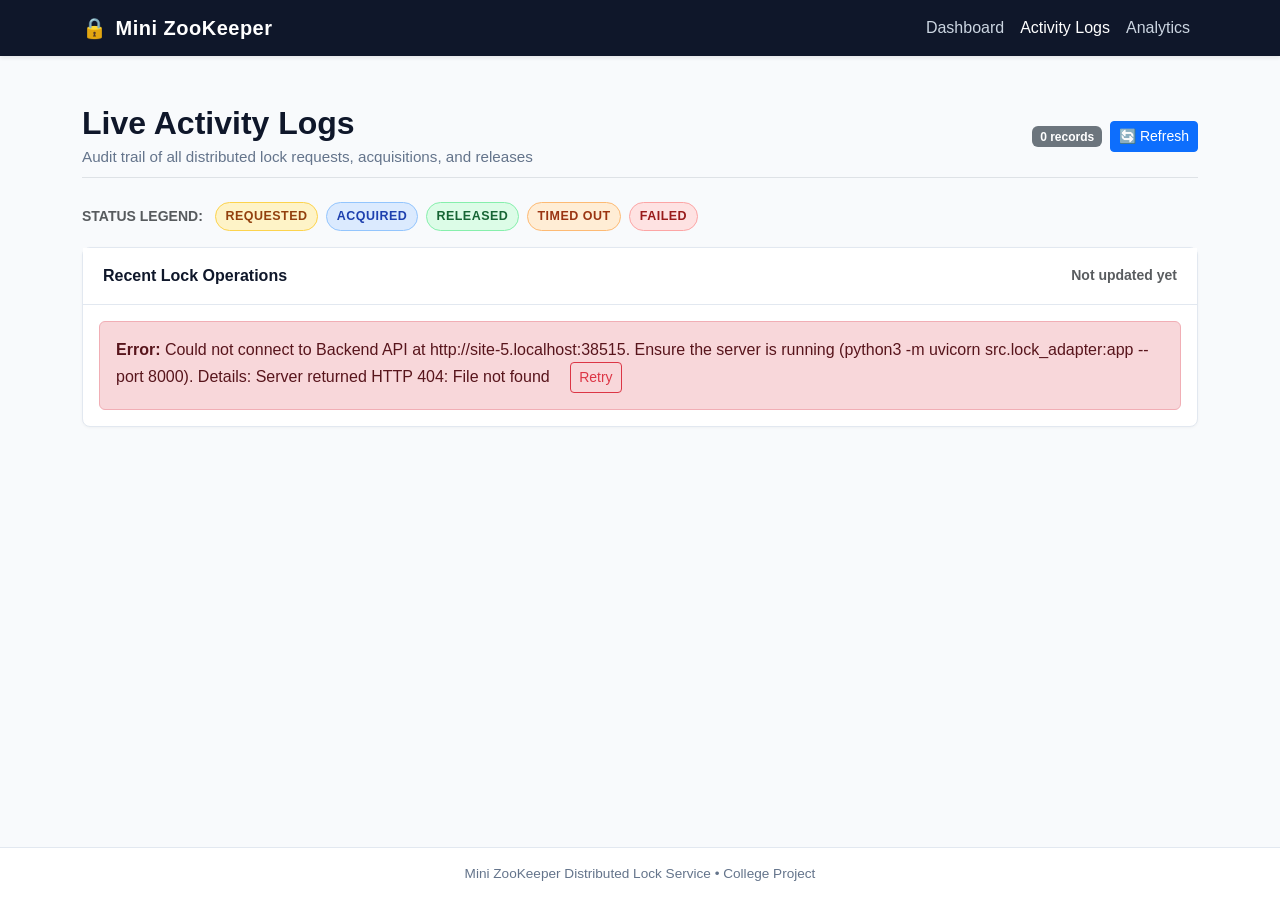
==== frontend/activity.html @ 25f70675 "feat(frontend-b): implement activity logs, analytics dashboard, and static mounting" ====
<!DOCTYPE html>
<html lang="en">
<head>
  <meta charset="UTF-8">
  <meta name="viewport" content="width=device-width, initial-scale=1.0">
  <title>Activity Logs - Mini ZooKeeper</title>
  <!-- Bootstrap 5 CSS via CDN for grid and basic layout -->
  <link rel="stylesheet" href="https://cdn.jsdelivr.net/npm/bootstrap@5.3.0/dist/css/bootstrap.min.css">
  <!-- Custom CSS -->
  <link rel="stylesheet" href="css/style.css">
</head>
<body>

  <!-- Top Navigation Bar (Shared with Frontend A) -->
  <nav class="navbar navbar-expand-lg navbar-dark">
    <div class="container">
      <a class="navbar-brand d-flex align-items-center" href="index.html">
        <span class="me-2">🔒</span> Mini ZooKeeper
      </a>
      <button class="navbar-toggler" type="button" data-bs-toggle="collapse" data-bs-target="#navContent">
        <span class="navbar-toggler-icon"></span>
      </button>
      <div class="collapse navbar-collapse" id="navContent">
        <ul class="navbar-nav ms-auto mb-2 mb-lg-0">
          <li class="nav-item">
            <a class="nav-link" href="index.html">Dashboard</a>
          </li>
          <li class="nav-item">
            <a class="nav-link active" aria-current="page" href="activity.html">Activity Logs</a>
          </li>
          <li class="nav-item">
            <a class="nav-link" href="analytics.html">Analytics</a>
          </li>
        </ul>
      </div>
    </div>
  </nav>

  <!-- Main Content Container -->
  <main class="container my-4">

    <!-- Page Header & Action Bar -->
    <div class="d-flex flex-wrap justify-content-between align-items-center page-header pb-2 border-bottom">
      <div>
        <h2 class="page-title">Live Activity Logs</h2>
        <p class="page-subtitle mb-0">Audit trail of all distributed lock requests, acquisitions, and releases</p>
      </div>
      <div class="mt-2 mt-md-0 d-flex align-items-center gap-2">
        <span class="badge bg-secondary" id="log-count-badge">0 records</span>
        <button class="btn btn-primary btn-sm d-flex align-items-center gap-1" id="btn-refresh">
          <span>🔄</span> Refresh
        </button>
      </div>
    </div>

    <!-- Status Filter Legend -->
    <div class="d-flex flex-wrap gap-2 my-3 align-items-center">
      <small class="text-muted fw-bold me-1">STATUS LEGEND:</small>
      <span class="status-badge badge-requested">Requested</span>
      <span class="status-badge badge-acquired">Acquired</span>
      <span class="status-badge badge-released">Released</span>
      <span class="status-badge badge-timed_out">Timed Out</span>
      <span class="status-badge badge-failed">Failed</span>
    </div>

    <!-- Activity Log Card -->
    <div class="custom-card">
      <div class="card-header-clean">
        <span>Recent Lock Operations</span>
        <small class="text-muted" id="last-updated-text">Not updated yet</small>
      </div>

      <!-- Loading State -->
      <div class="state-box" id="loading-state" style="display: none;">
        <div class="spinner-border text-primary" role="status"></div>
        <p class="mb-0">Loading activity records from server...</p>
      </div>

      <!-- Error State -->
      <div class="alert alert-danger m-3" id="error-state" style="display: none;">
        <strong>Error:</strong> <span id="error-message">Unable to load logs.</span>
        <button class="btn btn-sm btn-outline-danger ms-3" id="btn-retry">Retry</button>
      </div>

      <!-- Empty State -->
      <div class="state-box" id="empty-state" style="display: none;">
        <div class="fs-1 mb-2">📋</div>
        <h5>No Activity Records Found</h5>
        <p class="text-muted mb-0">Lock requests will appear here once clients start requesting locks.</p>
      </div>

      <!-- Data Table Container -->
      <div class="table-responsive" id="table-container">
        <table class="table table-hover mb-0 align-middle">
          <thead>
            <tr>
              <th>Request ID</th>
              <th>Client ID</th>
              <th>Resource Name</th>
              <th>Requested At</th>
              <th>Acquired At</th>
              <th>Released At</th>
              <th>Status</th>
              <th>Waiting Time</th>
              <th>Holding Time</th>
            </tr>
          </thead>
          <tbody id="activity-table-body">
            <!-- Dynamic rows will be inserted here by JavaScript -->
          </tbody>
        </table>
      </div>
    </div>

  </main>

  <!-- Footer -->
  <footer>
    <div class="container text-center">
      <p class="mb-0">Mini ZooKeeper Distributed Lock Service &bull; College Project</p>
    </div>
  </footer>

  <!-- Bootstrap 5 JS Bundle via CDN -->
  <script src="https://cdn.jsdelivr.net/npm/bootstrap@5.3.0/dist/js/bootstrap.bundle.min.js"></script>
  <!-- Activity Page JavaScript -->
  <script src="js/activity.js"></script>
</body>
</html>
---- frontend/css/style.css ----
/* ==========================================================================
   frontend/css/style.css
   Shared styling for Mini ZooKeeper - Activity Logs & Analytics Dashboard
   ========================================================================== */

/* Root color palette */
:root {
  --primary-color: #2563eb;
  --primary-dark: #1d4ed8;
  --bg-color: #f8fafc;
  --card-bg: #ffffff;
  --text-main: #0f172a;
  --text-muted: #64748b;
  --border-color: #e2e8f0;
}

body {
  background-color: var(--bg-color);
  color: var(--text-main);
  font-family: -apple-system, BlinkMacSystemFont, "Segoe UI", Roboto, "Helvetica Neue", Arial, sans-serif;
  min-height: 100vh;
  display: flex;
  flex-direction: column;
}

/* Navigation bar */
.navbar {
  background-color: #0f172a !important;
  box-shadow: 0 2px 4px rgba(0, 0, 0, 0.08);
}

.navbar-brand {
  font-weight: 700;
  letter-spacing: 0.5px;
  color: #ffffff !important;
}

.nav-link {
  color: #cbd5e1 !important;
  font-weight: 500;
  transition: color 0.2s ease;
}

.nav-link:hover,
.nav-link.active {
  color: #ffffff !important;
}

/* Page headers */
.page-header {
  margin-top: 1.5rem;
  margin-bottom: 1.5rem;
}

.page-title {
  font-weight: 700;
  color: #0f172a;
  margin-bottom: 0.25rem;
}

.page-subtitle {
  color: var(--text-muted);
  font-size: 0.95rem;
}

/* Cards */
.custom-card {
  background: var(--card-bg);
  border: 1px solid var(--border-color);
  border-radius: 8px;
  box-shadow: 0 1px 3px rgba(0, 0, 0, 0.04);
  margin-bottom: 1.5rem;
}

.card-header-clean {
  padding: 1rem 1.25rem;
  background-color: #ffffff;
  border-bottom: 1px solid var(--border-color);
  font-weight: 600;
  display: flex;
  justify-content: space-between;
  align-items: center;
}

/* Table styling */
.table-responsive {
  border-radius: 8px;
  overflow-x: auto;
}

.table th {
  background-color: #f1f5f9;
  color: #475569;
  font-size: 0.8rem;
  font-weight: 600;
  text-transform: uppercase;
  letter-spacing: 0.5px;
  border-bottom: 1px solid var(--border-color);
  white-space: nowrap;
}

.table td {
  vertical-align: middle;
  font-size: 0.9rem;
  color: #334155;
  white-space: nowrap;
}

.code-pill {
  font-family: ui-monospace, SFMono-Regular, Menlo, Monaco, Consolas, monospace;
  background-color: #f1f5f9;
  color: #0f172a;
  padding: 2px 6px;
  border-radius: 4px;
  font-size: 0.85rem;
  border: 1px solid #e2e8f0;
}

/* Status Badges */
.status-badge {
  display: inline-block;
  padding: 0.25rem 0.6rem;
  font-size: 0.78rem;
  font-weight: 700;
  border-radius: 9999px;
  text-transform: uppercase;
  letter-spacing: 0.5px;
  border: 1px solid transparent;
}

.badge-requested {
  background-color: #fef3c7;
  color: #92400e;
  border-color: #fcd34d;
}

.badge-acquired {
  background-color: #dbeafe;
  color: #1e40af;
  border-color: #93c5fd;
}

.badge-released {
  background-color: #dcfce7;
  color: #166534;
  border-color: #86efac;
}

.badge-timed_out,
.badge-timed-out {
  background-color: #ffedd5;
  color: #9a3412;
  border-color: #fdba74;
}

.badge-failed {
  background-color: #fee2e2;
  color: #991b1b;
  border-color: #fca5a5;
}

/* State banners (Loading, Error, Empty) */
.state-box {
  padding: 3rem 1.5rem;
  text-align: center;
  color: var(--text-muted);
}

.state-box i,
.state-box .spinner-border {
  margin-bottom: 0.75rem;
}

/* Metric KPI Cards (for Analytics page) */
.metric-card {
  background: #ffffff;
  border: 1px solid var(--border-color);
  border-radius: 8px;
  padding: 1.25rem;
  text-align: center;
  transition: transform 0.15s ease, box-shadow 0.15s ease;
}

.metric-card:hover {
  transform: translateY(-2px);
  box-shadow: 0 4px 6px -1px rgba(0, 0, 0, 0.08);
}

.metric-value {
  font-size: 1.85rem;
  font-weight: 700;
  color: #0f172a;
  margin-top: 0.25rem;
  margin-bottom: 0.25rem;
}

.metric-label {
  font-size: 0.8rem;
  text-transform: uppercase;
  color: #64748b;
  font-weight: 600;
  letter-spacing: 0.5px;
}

/* Footer */
footer {
  margin-top: auto;
  background-color: #ffffff;
  border-top: 1px solid var(--border-color);
  padding: 1rem 0;
  color: var(--text-muted);
  font-size: 0.85rem;
  text-align: center;
}
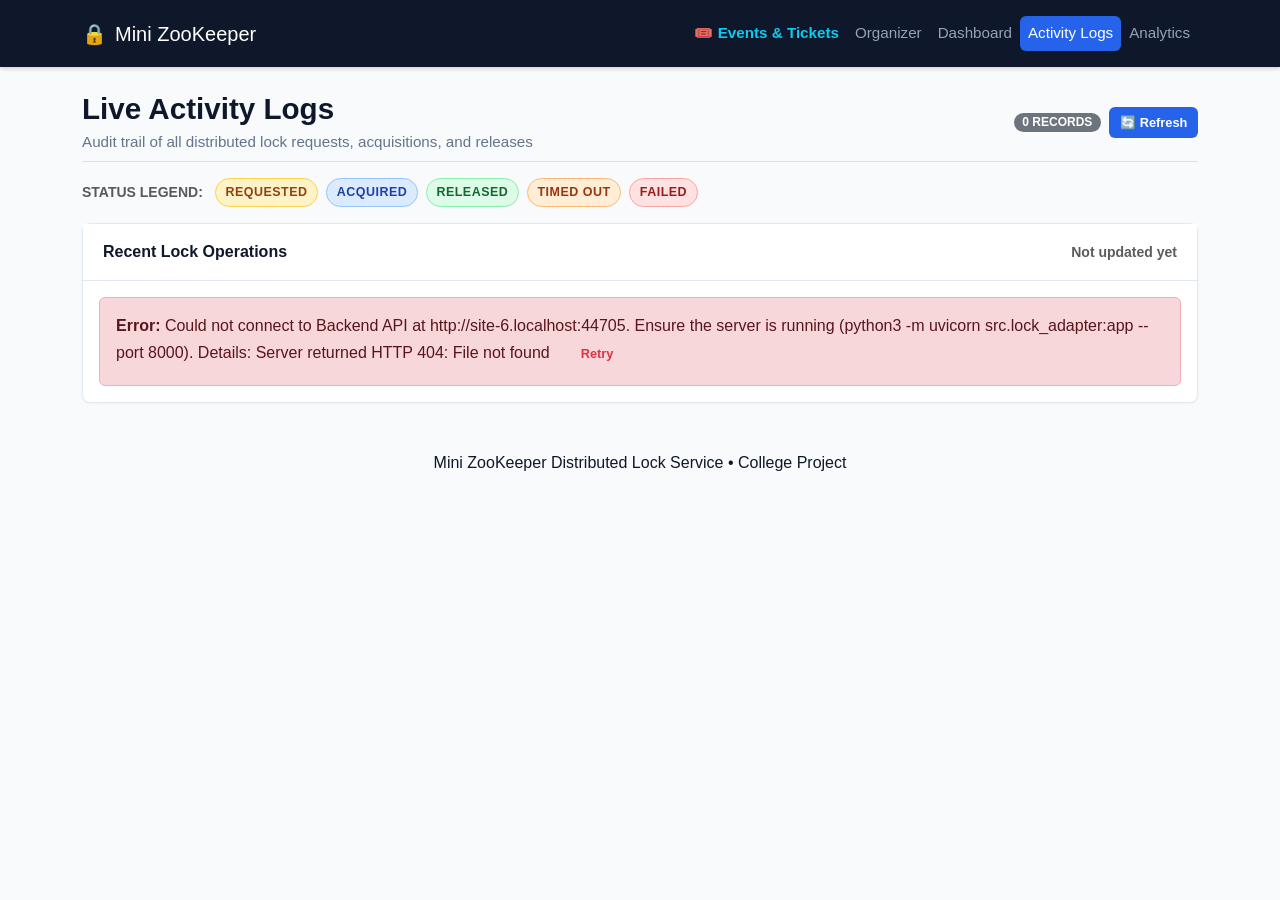
==== commit 58f8219a: "feat: implement event ticket booking platform with Mini ZooKeeper locking engine (Phases 1-9)" ====
--- a/frontend/activity.html
+++ b/frontend/activity.html
@@ -22,6 +22,12 @@
       </button>
       <div class="collapse navbar-collapse" id="navContent">
         <ul class="navbar-nav ms-auto mb-2 mb-lg-0">
+          <li class="nav-item">
+            <a class="nav-link text-info fw-bold" href="events.html">🎟️ Events & Tickets</a>
+          </li>
+          <li class="nav-item">
+            <a class="nav-link" href="organizer.html">Organizer</a>
+          </li>
           <li class="nav-item">
             <a class="nav-link" href="index.html">Dashboard</a>
           </li>
--- a/frontend/css/style.css
+++ b/frontend/css/style.css
@@ -1,60 +1,149 @@
 /* ==========================================================================
    frontend/css/style.css
-   Shared styling for Mini ZooKeeper - Activity Logs & Analytics Dashboard
+   Clean, modern styling for Mini ZooKeeper (Shared between Frontend A & B).
    ========================================================================== */
 
-/* Root color palette */
+/* --------------------------------------------------------------------------
+   1. CSS Reset & Global Variables
+   -------------------------------------------------------------------------- */
 :root {
-  --primary-color: #2563eb;
-  --primary-dark: #1d4ed8;
-  --bg-color: #f8fafc;
+  --primary-color: #2563eb;       /* Royal Blue */
+  --primary-hover: #1d4ed8;
+  --secondary-color: #475569;     /* Slate */
+  --secondary-hover: #334155;
+  --bg-color: #f8fafc;            /* Light off-white */
   --card-bg: #ffffff;
-  --text-main: #0f172a;
-  --text-muted: #64748b;
-  --border-color: #e2e8f0;
+  --text-dark: #0f172a;           /* Dark Slate */
+  --text-muted: #64748b;          /* Soft Gray */
+  --border-color: #e2e8f0;        /* Subtle Border */
+  --success-color: #16a34a;       /* Green */
+  --danger-color: #dc2626;        /* Red */
+  --warning-color: #d97706;       /* Amber */
+  --info-color: #0284c7;          /* Sky Blue */
+  --font-family: -apple-system, BlinkMacSystemFont, "Segoe UI", Roboto, Helvetica, Arial, sans-serif;
+  --border-radius: 8px;
+  --box-shadow: 0 1px 3px 0 rgba(0, 0, 0, 0.1), 0 1px 2px -1px rgba(0, 0, 0, 0.1);
+  --box-shadow-hover: 0 4px 6px -1px rgba(0, 0, 0, 0.1), 0 2px 4px -2px rgba(0, 0, 0, 0.1);
+}
+
+* {
+  box-sizing: border-box;
+  margin: 0;
+  padding: 0;
 }
 
 body {
+  font-family: var(--font-family);
   background-color: var(--bg-color);
-  color: var(--text-main);
-  font-family: -apple-system, BlinkMacSystemFont, "Segoe UI", Roboto, "Helvetica Neue", Arial, sans-serif;
+  color: var(--text-dark);
+  line-height: 1.5;
   min-height: 100vh;
   display: flex;
   flex-direction: column;
 }
 
-/* Navigation bar */
+/* --------------------------------------------------------------------------
+   2. Top Navigation Bar
+   -------------------------------------------------------------------------- */
 .navbar {
-  background-color: #0f172a !important;
-  box-shadow: 0 2px 4px rgba(0, 0, 0, 0.08);
-}
-
-.navbar-brand {
+  background-color: #0f172a;
+  color: #ffffff;
+  padding: 0.85rem 1.5rem;
+  box-shadow: 0 2px 4px rgba(0, 0, 0, 0.15);
+}
+
+.nav-container {
+  max-width: 1200px;
+  margin: 0 auto;
+  display: flex;
+  align-items: center;
+  justify-content: space-between;
+  flex-wrap: wrap;
+  gap: 1rem;
+}
+
+.nav-brand {
+  display: flex;
+  align-items: center;
+  gap: 0.5rem;
+  font-size: 1.25rem;
   font-weight: 700;
-  letter-spacing: 0.5px;
-  color: #ffffff !important;
+  letter-spacing: -0.025em;
+}
+
+.brand-icon {
+  font-size: 1.4rem;
+}
+
+.nav-links {
+  display: flex;
+  gap: 0.75rem;
 }
 
 .nav-link {
-  color: #cbd5e1 !important;
+  color: #94a3b8;
+  text-decoration: none;
+  font-size: 0.95rem;
   font-weight: 500;
-  transition: color 0.2s ease;
-}
-
-.nav-link:hover,
+  padding: 0.4rem 0.8rem;
+  border-radius: 6px;
+  transition: all 0.2s ease;
+}
+
+.nav-link:hover {
+  color: #ffffff;
+  background-color: rgba(255, 255, 255, 0.1);
+}
+
 .nav-link.active {
-  color: #ffffff !important;
-}
-
-/* Page headers */
-.page-header {
-  margin-top: 1.5rem;
+  color: #ffffff;
+  background-color: var(--primary-color);
+}
+
+.nav-status {
+  display: flex;
+  align-items: center;
+  gap: 0.5rem;
+  font-size: 0.85rem;
+  font-weight: 500;
+  color: #cbd5e1;
+}
+
+.status-dot {
+  width: 10px;
+  height: 10px;
+  border-radius: 50%;
+  display: inline-block;
+}
+
+.status-dot.connected {
+  background-color: var(--success-color);
+  box-shadow: 0 0 6px var(--success-color);
+}
+
+.status-dot.offline {
+  background-color: var(--danger-color);
+}
+
+/* --------------------------------------------------------------------------
+   3. Main Container & Dashboard Header
+   -------------------------------------------------------------------------- */
+.main-container {
+  max-width: 1200px;
+  width: 100%;
+  margin: 1.5rem auto;
+  padding: 0 1rem;
+  flex: 1;
+}
+
+.dashboard-header {
   margin-bottom: 1.5rem;
 }
 
 .page-title {
+  font-size: 1.85rem;
   font-weight: 700;
-  color: #0f172a;
+  color: var(--text-dark);
   margin-bottom: 0.25rem;
 }
 
@@ -63,58 +152,441 @@
   font-size: 0.95rem;
 }
 
-/* Cards */
-.custom-card {
-  background: var(--card-bg);
+/* --------------------------------------------------------------------------
+   4. Alert / Notification Banner
+   -------------------------------------------------------------------------- */
+.alert-banner {
+  display: flex;
+  align-items: center;
+  justify-content: space-between;
+  padding: 0.85rem 1.25rem;
+  border-radius: var(--border-radius);
+  margin-bottom: 1.5rem;
+  font-size: 0.95rem;
+  border: 1px solid transparent;
+  transition: opacity 0.3s ease;
+}
+
+.alert-banner.hidden {
+  display: none;
+}
+
+.alert-banner.alert-success {
+  background-color: #ecfdf5;
+  color: #065f46;
+  border-color: #a7f3d0;
+}
+
+.alert-banner.alert-danger {
+  background-color: #fef2f2;
+  color: #991b1b;
+  border-color: #fecaca;
+}
+
+.alert-banner.alert-warning {
+  background-color: #fffbeb;
+  color: #92400e;
+  border-color: #fde68a;
+}
+
+.alert-banner.alert-info {
+  background-color: #f0f9ff;
+  color: #075985;
+  border-color: #bae6fd;
+}
+
+.alert-close-btn {
+  background: none;
+  border: none;
+  font-size: 1.25rem;
+  line-height: 1;
+  color: inherit;
+  cursor: pointer;
+  padding: 0 0.25rem;
+}
+
+/* --------------------------------------------------------------------------
+   5. Stats KPI Grid
+   -------------------------------------------------------------------------- */
+.stats-grid {
+  display: grid;
+  grid-template-columns: repeat(auto-fit, minmax(260px, 1fr));
+  gap: 1rem;
+  margin-bottom: 1.5rem;
+}
+
+.stat-card {
+  background-color: var(--card-bg);
   border: 1px solid var(--border-color);
-  border-radius: 8px;
-  box-shadow: 0 1px 3px rgba(0, 0, 0, 0.04);
-  margin-bottom: 1.5rem;
-}
-
-.card-header-clean {
-  padding: 1rem 1.25rem;
-  background-color: #ffffff;
-  border-bottom: 1px solid var(--border-color);
-  font-weight: 600;
-  display: flex;
-  justify-content: space-between;
-  align-items: center;
-}
-
-/* Table styling */
-.table-responsive {
-  border-radius: 8px;
-  overflow-x: auto;
-}
-
-.table th {
-  background-color: #f1f5f9;
-  color: #475569;
-  font-size: 0.8rem;
+  border-radius: var(--border-radius);
+  padding: 1.25rem;
+  box-shadow: var(--box-shadow);
+  transition: transform 0.2s ease, box-shadow 0.2s ease;
+}
+
+.stat-card:hover {
+  transform: translateY(-2px);
+  box-shadow: var(--box-shadow-hover);
+}
+
+.stat-label {
+  font-size: 0.85rem;
   font-weight: 600;
   text-transform: uppercase;
-  letter-spacing: 0.5px;
+  letter-spacing: 0.05em;
+  color: var(--text-muted);
+  margin-bottom: 0.5rem;
+}
+
+.stat-value {
+  font-size: 2rem;
+  font-weight: 700;
+  color: var(--text-dark);
+  line-height: 1.1;
+  margin-bottom: 0.25rem;
+}
+
+.stat-desc {
+  font-size: 0.8rem;
+  color: var(--text-muted);
+}
+
+.text-success {
+  color: var(--success-color);
+}
+
+/* --------------------------------------------------------------------------
+   6. Cards & Containers
+   -------------------------------------------------------------------------- */
+.upload-card {
+  border-left: 4px solid var(--info-color);
+}
+
+.workspace-card {
+  border-left: 4px solid var(--primary-color);
+}
+
+.management-grid {
+  display: grid;
+  grid-template-columns: 1fr 1fr;
+  gap: 1.5rem;
+  margin-bottom: 1.5rem;
+}
+
+@media (max-width: 860px) {
+  .management-grid {
+    grid-template-columns: 1fr;
+  }
+}
+
+.card {
+  background-color: var(--card-bg);
+  border: 1px solid var(--border-color);
+  border-radius: var(--border-radius);
+  padding: 1.25rem;
+  box-shadow: var(--box-shadow);
+  margin-bottom: 1.5rem;
+}
+
+/* Form Styles */
+.form-group {
+  margin-bottom: 1rem;
+}
+
+.form-label {
+  display: block;
+  font-size: 0.85rem;
+  font-weight: 600;
+  color: var(--text-dark);
+  margin-bottom: 0.35rem;
+}
+
+.form-hint {
+  display: block;
+  font-size: 0.75rem;
+  color: var(--text-muted);
+  margin-top: 0.25rem;
+}
+
+.btn-block {
+  width: 100%;
+  padding: 0.75rem;
+  font-size: 0.95rem;
+  margin-top: 0.5rem;
+}
+
+.btn-danger {
+  background-color: var(--danger-color);
+  color: #ffffff;
+}
+
+.btn-danger:hover {
+  background-color: #b91c1c;
+}
+
+.btn:disabled {
+  opacity: 0.6;
+  cursor: not-allowed;
+}
+
+.card-header-flex {
+  display: flex;
+  align-items: center;
+  justify-content: space-between;
+  margin-bottom: 1rem;
+  padding-bottom: 0.5rem;
   border-bottom: 1px solid var(--border-color);
-  white-space: nowrap;
-}
-
-.table td {
-  vertical-align: middle;
+}
+
+.card-title {
+  font-size: 1.15rem;
+  font-weight: 600;
+  color: var(--text-dark);
+}
+
+.card-subtitle {
+  font-size: 0.85rem;
+  color: var(--text-muted);
+  margin-top: 0.25rem;
+  margin-bottom: 1rem;
+}
+
+/* Inspector Form */
+.inspector-form {
+  display: flex;
+  gap: 0.75rem;
+  flex-wrap: wrap;
+}
+
+.form-input {
+  flex: 1;
+  min-width: 240px;
+  padding: 0.6rem 0.85rem;
+  border: 1px solid var(--border-color);
+  border-radius: 6px;
+  font-size: 0.95rem;
+  color: var(--text-dark);
+  outline: none;
+  transition: border-color 0.2s ease, box-shadow 0.2s ease;
+}
+
+.form-input:focus {
+  border-color: var(--primary-color);
+  box-shadow: 0 0 0 3px rgba(37, 99, 235, 0.15);
+}
+
+.inspector-result {
+  margin-top: 1rem;
+  padding: 0.85rem 1rem;
+  background-color: #f1f5f9;
+  border-radius: 6px;
+  display: flex;
+  gap: 1.5rem;
+  flex-wrap: wrap;
   font-size: 0.9rem;
-  color: #334155;
-  white-space: nowrap;
-}
-
-.code-pill {
-  font-family: ui-monospace, SFMono-Regular, Menlo, Monaco, Consolas, monospace;
+}
+
+.inspector-result.hidden {
+  display: none;
+}
+
+.result-row {
+  display: flex;
+  align-items: center;
+  gap: 0.5rem;
+}
+
+.result-label {
+  font-weight: 600;
+  color: var(--text-muted);
+}
+
+.result-val {
+  font-weight: 600;
+  color: var(--text-dark);
+}
+
+/* --------------------------------------------------------------------------
+   7. Two-Column Dashboard Layout
+   -------------------------------------------------------------------------- */
+.dashboard-columns {
+  display: grid;
+  grid-template-columns: 2fr 1.2fr;
+  gap: 1.5rem;
+}
+
+@media (max-width: 860px) {
+  .dashboard-columns {
+    grid-template-columns: 1fr;
+  }
+}
+
+/* --------------------------------------------------------------------------
+   8. Tables
+   -------------------------------------------------------------------------- */
+.table-responsive {
+  overflow-x: auto;
+}
+
+.locks-table {
+  width: 100%;
+  border-collapse: collapse;
+  font-size: 0.9rem;
+  text-align: left;
+}
+
+.locks-table th {
+  background-color: #f8fafc;
+  color: var(--text-muted);
+  font-weight: 600;
+  text-transform: uppercase;
+  font-size: 0.75rem;
+  letter-spacing: 0.05em;
+  padding: 0.75rem 0.85rem;
+  border-bottom: 1px solid var(--border-color);
+}
+
+.locks-table td {
+  padding: 0.75rem 0.85rem;
+  border-bottom: 1px solid var(--border-color);
+  color: var(--text-dark);
+}
+
+.locks-table tr:hover {
+  background-color: #f8fafc;
+}
+
+.empty-row td {
+  text-align: center;
+  color: var(--text-muted);
+  padding: 1.5rem 0;
+  font-style: italic;
+}
+
+/* --------------------------------------------------------------------------
+   9. Activity List
+   -------------------------------------------------------------------------- */
+.activity-list {
+  list-style: none;
+  display: flex;
+  flex-direction: column;
+  gap: 0.65rem;
+  max-height: 280px;
+  overflow-y: auto;
+}
+
+.activity-item {
+  display: flex;
+  align-items: center;
+  gap: 0.65rem;
+  font-size: 0.85rem;
+  padding: 0.4rem 0.5rem;
+  border-radius: 4px;
+  background-color: #f8fafc;
+}
+
+.activity-text {
+  color: var(--text-dark);
+  flex: 1;
+  word-break: break-all;
+}
+
+/* --------------------------------------------------------------------------
+   10. Badges & Buttons
+   -------------------------------------------------------------------------- */
+.badge {
+  display: inline-block;
+  padding: 0.2rem 0.55rem;
+  font-size: 0.75rem;
+  font-weight: 600;
+  border-radius: 9999px;
+  text-transform: uppercase;
+}
+
+.badge-free {
+  background-color: #dcfce7;
+  color: #15803d;
+}
+
+.badge-locked {
+  background-color: #fee2e2;
+  color: #b91c1c;
+}
+
+.badge-info {
+  background-color: #e0f2fe;
+  color: #0369a1;
+}
+
+.badge-neutral {
+  background-color: #e2e8f0;
+  color: #475569;
+}
+
+.btn {
+  display: inline-flex;
+  align-items: center;
+  justify-content: center;
+  padding: 0.55rem 1rem;
+  font-size: 0.9rem;
+  font-weight: 600;
+  border-radius: 6px;
+  border: 1px solid transparent;
+  cursor: pointer;
+  transition: all 0.2s ease;
+  text-decoration: none;
+}
+
+.btn-primary {
+  background-color: var(--primary-color);
+  color: #ffffff;
+}
+
+.btn-primary:hover {
+  background-color: var(--primary-hover);
+}
+
+.btn-secondary {
+  background-color: var(--secondary-color);
+  color: #ffffff;
+}
+
+.btn-secondary:hover {
+  background-color: var(--secondary-hover);
+}
+
+.btn-outline {
+  background-color: transparent;
+  border-color: var(--border-color);
+  color: var(--text-dark);
+}
+
+.btn-outline:hover {
   background-color: #f1f5f9;
-  color: #0f172a;
-  padding: 2px 6px;
-  border-radius: 4px;
+}
+
+.btn-sm {
+  padding: 0.3rem 0.6rem;
+  font-size: 0.8rem;
+}
+
+/* --------------------------------------------------------------------------
+   11. Footer
+   -------------------------------------------------------------------------- */
+.footer {
+  background-color: #ffffff;
+  border-top: 1px solid var(--border-color);
+  padding: 1.25rem 1rem;
+  margin-top: auto;
+  text-align: center;
   font-size: 0.85rem;
-  border: 1px solid #e2e8f0;
-}
+  color: var(--text-muted);
+}
+
+
+/* ==========================================================================
+   Frontend B: Activity Logs & Analytics Specific Styling
+   ========================================================================== */
 
 /* Status Badges */
 .status-badge {
@@ -159,22 +631,40 @@
   border-color: #fca5a5;
 }
 
-/* State banners (Loading, Error, Empty) */
-.state-box {
-  padding: 3rem 1.5rem;
-  text-align: center;
-  color: var(--text-muted);
-}
-
-.state-box i,
-.state-box .spinner-border {
-  margin-bottom: 0.75rem;
+/* Code Pills */
+.code-pill {
+  font-family: ui-monospace, SFMono-Regular, Menlo, Monaco, Consolas, monospace;
+  background-color: #f1f5f9;
+  color: #0f172a;
+  padding: 2px 6px;
+  border-radius: 4px;
+  font-size: 0.85rem;
+  border: 1px solid #e2e8f0;
+}
+
+/* Custom Cards */
+.custom-card {
+  background: #ffffff;
+  border: 1px solid #e2e8f0;
+  border-radius: 8px;
+  box-shadow: 0 1px 3px rgba(0, 0, 0, 0.04);
+  margin-bottom: 1.5rem;
+}
+
+.card-header-clean {
+  padding: 1rem 1.25rem;
+  background-color: #ffffff;
+  border-bottom: 1px solid #e2e8f0;
+  font-weight: 600;
+  display: flex;
+  justify-content: space-between;
+  align-items: center;
 }
 
 /* Metric KPI Cards (for Analytics page) */
 .metric-card {
   background: #ffffff;
-  border: 1px solid var(--border-color);
+  border: 1px solid #e2e8f0;
   border-radius: 8px;
   padding: 1.25rem;
   text-align: center;
@@ -202,13 +692,296 @@
   letter-spacing: 0.5px;
 }
 
-/* Footer */
-footer {
+/* State Banners */
+.state-box {
+  padding: 3rem 1.5rem;
+  text-align: center;
+  color: #64748b;
+}
+
+.state-box i,
+.state-box .spinner-border {
+  margin-bottom: 0.75rem;
+}
+
+/* ==========================================================================
+   8. Event Ticket Booking & Seat Layout Styling (Phases 7 & 8)
+   ========================================================================== */
+
+/* Event Catalog Grid */
+.events-grid {
+  display: grid;
+  grid-template-columns: repeat(auto-fill, minmax(280px, 1fr));
+  gap: 1.5rem;
+  margin-top: 1.5rem;
+}
+
+.event-card {
+  background: #ffffff;
+  border: 1px solid var(--border-color);
+  border-radius: var(--border-radius);
+  overflow: hidden;
+  box-shadow: var(--box-shadow);
+  display: flex;
+  flex-direction: column;
+  transition: transform 0.2s ease, box-shadow 0.2s ease;
+}
+
+.event-card:hover {
+  transform: translateY(-4px);
+  box-shadow: 0 10px 15px -3px rgba(0, 0, 0, 0.1);
+}
+
+.event-poster {
+  width: 100%;
+  height: 180px;
+  object-fit: cover;
+  background-color: #1e293b;
+}
+
+.event-card-body {
+  padding: 1.25rem;
+  display: flex;
+  flex-direction: column;
+  flex-grow: 1;
+}
+
+.event-meta {
+  display: flex;
+  align-items: center;
+  gap: 0.5rem;
+  font-size: 0.85rem;
+  color: var(--text-muted);
+  margin-bottom: 0.5rem;
+}
+
+.event-title {
+  font-size: 1.15rem;
+  font-weight: 700;
+  color: var(--text-dark);
+  margin-bottom: 0.5rem;
+  line-height: 1.3;
+}
+
+.event-desc {
+  font-size: 0.9rem;
+  color: var(--text-muted);
+  margin-bottom: 1rem;
+  flex-grow: 1;
+  display: -webkit-box;
+  -webkit-line-clamp: 3;
+  -webkit-box-orient: vertical;
+  overflow: hidden;
+}
+
+.event-footer {
+  display: flex;
+  justify-content: space-between;
+  align-items: center;
+  padding-top: 0.75rem;
+  border-top: 1px solid var(--border-color);
   margin-top: auto;
-  background-color: #ffffff;
+}
+
+.event-price {
+  font-size: 1.2rem;
+  font-weight: 700;
+  color: var(--primary-color);
+}
+
+/* Seat Selection Grid & Theater Layout */
+.theater-container {
+  background: #ffffff;
+  border: 1px solid var(--border-color);
+  border-radius: var(--border-radius);
+  padding: 2rem;
+  margin: 1.5rem 0;
+  text-align: center;
+  box-shadow: var(--box-shadow);
+}
+
+.screen-indicator {
+  background: linear-gradient(180deg, #3b82f6 0%, rgba(59, 130, 246, 0.1) 100%);
+  color: #1e3a8a;
+  font-weight: 700;
+  letter-spacing: 2px;
+  text-transform: uppercase;
+  font-size: 0.85rem;
+  padding: 0.6rem 2rem;
+  border-radius: 4px;
+  width: 70%;
+  margin: 0 auto 2.5rem auto;
+  border-bottom: 3px solid #2563eb;
+  box-shadow: 0 4px 12px rgba(37, 99, 235, 0.15);
+}
+
+.seating-grid {
+  display: inline-grid;
+  grid-template-columns: repeat(10, minmax(36px, 44px));
+  gap: 8px;
+  margin: 0 auto;
+  justify-content: center;
+  padding: 1rem;
+  background-color: #f8fafc;
+  border-radius: 8px;
+}
+
+.seat {
+  width: 40px;
+  height: 40px;
+  border-radius: 6px;
+  display: flex;
+  align-items: center;
+  justify-content: center;
+  font-size: 0.75rem;
+  font-weight: 700;
+  cursor: pointer;
+  user-select: none;
+  transition: all 0.15s ease-in-out;
+  border: 2px solid transparent;
+}
+
+.seat.available {
+  background-color: #dcfce7;
+  color: #15803d;
+  border-color: #86efac;
+}
+
+.seat.available:hover {
+  background-color: #22c55e;
+  color: #ffffff;
+  transform: scale(1.1);
+  box-shadow: 0 4px 6px -1px rgba(34, 197, 94, 0.4);
+}
+
+.seat.selected {
+  background-color: #2563eb;
+  color: #ffffff;
+  border-color: #1d4ed8;
+  transform: scale(1.08);
+  box-shadow: 0 4px 8px rgba(37, 99, 235, 0.4);
+}
+
+.seat.reserved {
+  background-color: #fef3c7;
+  color: #b45309;
+  border-color: #fde68a;
+  cursor: not-allowed;
+  opacity: 0.8;
+}
+
+.seat.sold {
+  background-color: #e2e8f0;
+  color: #94a3b8;
+  border-color: #cbd5e1;
+  cursor: not-allowed;
+  text-decoration: line-through;
+  opacity: 0.6;
+}
+
+.seat-legend {
+  display: flex;
+  justify-content: center;
+  gap: 1.5rem;
+  flex-wrap: wrap;
+  margin-top: 1.5rem;
+  padding-top: 1rem;
   border-top: 1px solid var(--border-color);
-  padding: 1rem 0;
-  color: var(--text-muted);
   font-size: 0.85rem;
-  text-align: center;
-}
+}
+
+.legend-item {
+  display: flex;
+  align-items: center;
+  gap: 0.5rem;
+}
+
+.legend-dot {
+  width: 14px;
+  height: 14px;
+  border-radius: 3px;
+}
+
+.legend-dot.available { background: #22c55e; }
+.legend-dot.selected { background: #2563eb; }
+.legend-dot.reserved { background: #f59e0b; }
+.legend-dot.sold { background: #94a3b8; }
+
+/* Hold Timer Countdown Banner */
+.hold-timer-box {
+  background: #fffbeb;
+  border: 1px solid #fde68a;
+  border-left: 4px solid #f59e0b;
+  border-radius: var(--border-radius);
+  padding: 1rem 1.25rem;
+  margin-bottom: 1.5rem;
+  display: flex;
+  align-items: center;
+  justify-content: space-between;
+  flex-wrap: wrap;
+  gap: 0.5rem;
+}
+
+.hold-timer-digits {
+  font-size: 1.4rem;
+  font-weight: 800;
+  color: #b45309;
+  font-family: monospace;
+}
+
+/* Printable Ticket & QR Code Card */
+.ticket-container {
+  background: #ffffff;
+  border: 2px dashed #cbd5e1;
+  border-radius: 12px;
+  padding: 2rem;
+  max-width: 600px;
+  margin: 2rem auto;
+  box-shadow: 0 4px 12px rgba(0, 0, 0, 0.05);
+  position: relative;
+}
+
+.ticket-header {
+  border-bottom: 2px solid #f1f5f9;
+  padding-bottom: 1rem;
+  margin-bottom: 1.5rem;
+  display: flex;
+  justify-content: space-between;
+  align-items: center;
+}
+
+.ticket-qr-frame {
+  background: #f8fafc;
+  padding: 1rem;
+  border: 1px solid #e2e8f0;
+  border-radius: 8px;
+  display: inline-block;
+  margin: 1rem 0;
+}
+
+.ticket-qr-img {
+  width: 180px;
+  height: 180px;
+  display: block;
+}
+
+@media print {
+  body * {
+    visibility: hidden;
+  }
+  .ticket-container, .ticket-container * {
+    visibility: visible;
+  }
+  .ticket-container {
+    position: absolute;
+    left: 0;
+    top: 0;
+    width: 100%;
+    margin: 0;
+    border: 1px solid #000;
+  }
+  .no-print {
+    display: none !important;
+  }
+}
+
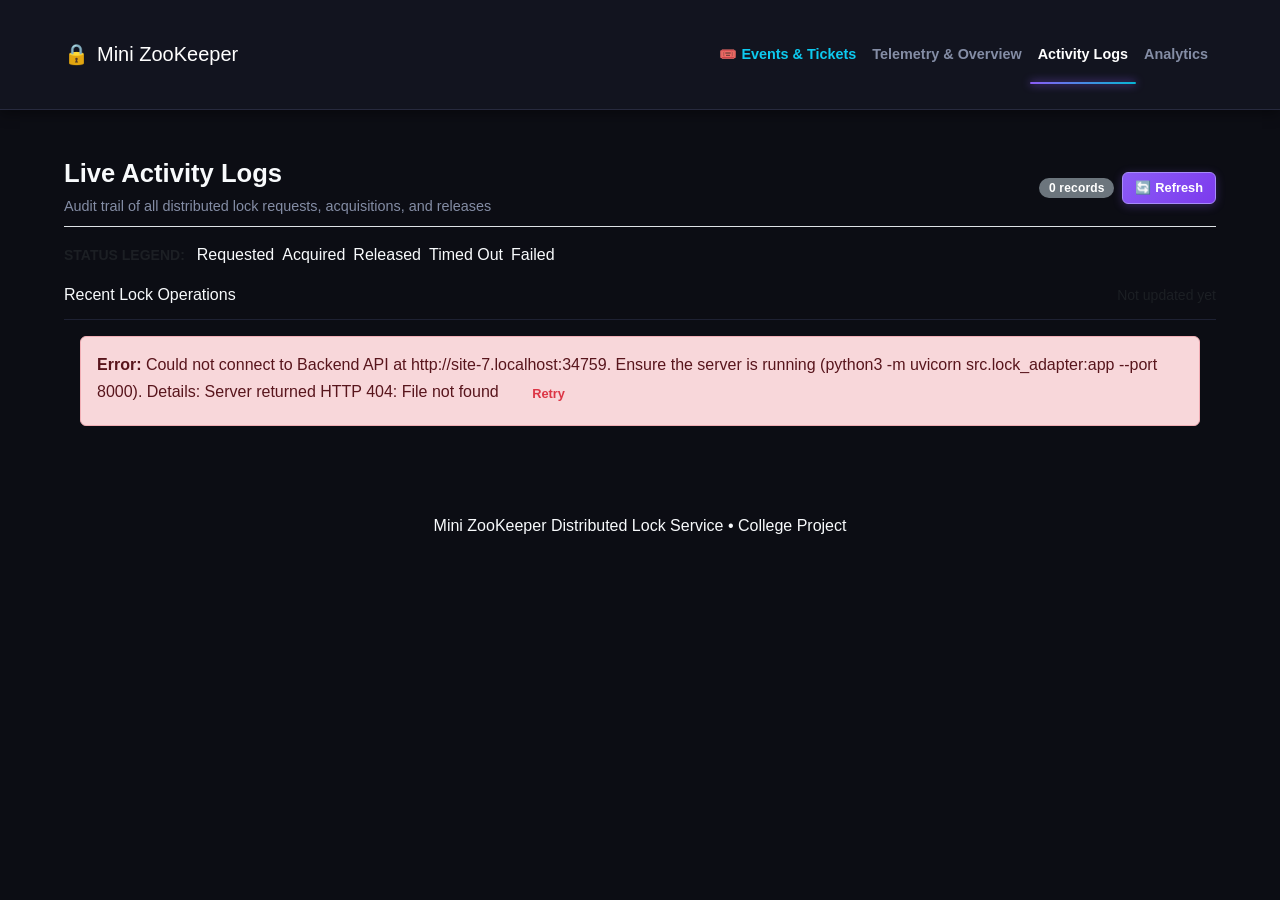
==== commit fa5990db: "feat: simplify codebase for college viva defense, remove lock manager nav tabs, and match cyber-luxe" ====
--- a/frontend/activity.html
+++ b/frontend/activity.html
@@ -26,10 +26,7 @@
             <a class="nav-link text-info fw-bold" href="events.html">🎟️ Events & Tickets</a>
           </li>
           <li class="nav-item">
-            <a class="nav-link" href="organizer.html">Organizer</a>
-          </li>
-          <li class="nav-item">
-            <a class="nav-link" href="index.html">Dashboard</a>
+            <a class="nav-link" href="organizer.html">Telemetry & Overview</a>
           </li>
           <li class="nav-item">
             <a class="nav-link active" aria-current="page" href="activity.html">Activity Logs</a>
--- a/frontend/css/style.css
+++ b/frontend/css/style.css
@@ -1,31 +1,61 @@
 /* ==========================================================================
    frontend/css/style.css
-   Clean, modern styling for Mini ZooKeeper (Shared between Frontend A & B).
+   Mini ZooKeeper - Ultra-Sleek Dark Cyber Design System (Phases 1-9)
+   Matches Exact UI Specification from User Reference
    ========================================================================== */
 
 /* --------------------------------------------------------------------------
-   1. CSS Reset & Global Variables
+   1. Design Tokens & CSS Variables
    -------------------------------------------------------------------------- */
 :root {
-  --primary-color: #2563eb;       /* Royal Blue */
-  --primary-hover: #1d4ed8;
-  --secondary-color: #475569;     /* Slate */
-  --secondary-hover: #334155;
-  --bg-color: #f8fafc;            /* Light off-white */
-  --card-bg: #ffffff;
-  --text-dark: #0f172a;           /* Dark Slate */
-  --text-muted: #64748b;          /* Soft Gray */
-  --border-color: #e2e8f0;        /* Subtle Border */
-  --success-color: #16a34a;       /* Green */
-  --danger-color: #dc2626;        /* Red */
-  --warning-color: #d97706;       /* Amber */
-  --info-color: #0284c7;          /* Sky Blue */
-  --font-family: -apple-system, BlinkMacSystemFont, "Segoe UI", Roboto, Helvetica, Arial, sans-serif;
-  --border-radius: 8px;
-  --box-shadow: 0 1px 3px 0 rgba(0, 0, 0, 0.1), 0 1px 2px -1px rgba(0, 0, 0, 0.1);
-  --box-shadow-hover: 0 4px 6px -1px rgba(0, 0, 0, 0.1), 0 2px 4px -2px rgba(0, 0, 0, 0.1);
-}
-
+  --primary-color: #8b5cf6;       /* Vivid Violet / Primary */
+  --secondary-color: #1e2135;     /* Dark Slate / Secondary */
+  --bg-primary: #0c0d14;         /* Deepest dark background */
+  --bg-secondary: #12141f;       /* Body / section background */
+  --card-bg: #161826;            /* Primary card background */
+  --card-hover: #1b1e30;         /* Card hover state */
+  --card-inner: #1e2135;         /* Nested block background */
+  --border-color: #272a3e;       /* Card border */
+  --border-subtle: #1e2133;      /* Dividers */
+  --border-glow: #8b5cf6;        /* Neon purple highlight */
+
+  --text-primary: #f8fafc;       /* Crisp white */
+  --text-secondary: #cbd5e1;     /* Soft white */
+  --text-muted: #848da5;         /* Muted slate gray */
+
+  --purple-primary: #8b5cf6;     /* Vivid Violet */
+  --purple-hover: #7c3aed;
+  --purple-glow: rgba(139, 92, 246, 0.35);
+  --purple-subtle: rgba(139, 92, 246, 0.15);
+
+  --cyan-primary: #06b6d4;       /* Neon Cyan */
+  --cyan-subtle: rgba(6, 182, 212, 0.15);
+
+  --green-primary: #22c55e;      /* Emerald Green */
+  --green-subtle: rgba(34, 197, 94, 0.15);
+
+  --amber-primary: #f59e0b;      /* Amber / Orange */
+  --amber-subtle: rgba(245, 158, 11, 0.15);
+
+  --red-primary: #ef4444;        /* Crimson Red */
+  --red-subtle: rgba(239, 68, 68, 0.15);
+
+  --font-sans: -apple-system, BlinkMacSystemFont, "Segoe UI", Roboto, "Inter", Helvetica, Arial, sans-serif;
+  --font-mono: "JetBrains Mono", "Fira Code", Menlo, Monaco, Consolas, monospace;
+
+  --radius-sm: 6px;
+  --radius-md: 10px;
+  --radius-lg: 14px;
+  --radius-full: 9999px;
+
+  --shadow-sm: 0 2px 4px rgba(0, 0, 0, 0.2);
+  --shadow-md: 0 6px 16px rgba(0, 0, 0, 0.35);
+  --shadow-glow: 0 0 20px rgba(139, 92, 246, 0.15);
+}
+
+/* --------------------------------------------------------------------------
+   2. Reset & Global Base
+   -------------------------------------------------------------------------- */
 * {
   box-sizing: border-box;
   margin: 0;
@@ -33,504 +63,221 @@
 }
 
 body {
-  font-family: var(--font-family);
-  background-color: var(--bg-color);
-  color: var(--text-dark);
+  font-family: var(--font-sans);
+  background-color: var(--bg-primary);
+  color: var(--text-primary);
   line-height: 1.5;
   min-height: 100vh;
   display: flex;
   flex-direction: column;
+  -webkit-font-smoothing: antialiased;
+}
+
+a {
+  color: var(--purple-primary);
+  text-decoration: none;
+  transition: all 0.2s ease;
+}
+
+a:hover {
+  color: #a78bfa;
+}
+
+/* Container */
+.container {
+  max-width: 1200px;
+  margin: 0 auto;
+  padding: 1.5rem;
+  width: 100%;
 }
 
 /* --------------------------------------------------------------------------
-   2. Top Navigation Bar
+   3. Top Navigation Bar (Matches User Reference Image)
    -------------------------------------------------------------------------- */
 .navbar {
-  background-color: #0f172a;
+  background-color: var(--bg-secondary);
+  border-bottom: 1px solid var(--border-color);
+  padding: 0.65rem 1.75rem;
+  position: sticky;
+  top: 0;
+  z-index: 1000;
+  box-shadow: 0 4px 12px rgba(0, 0, 0, 0.4);
+}
+
+.nav-container {
+  max-width: 1240px;
+  margin: 0 auto;
+  display: flex;
+  align-items: center;
+  justify-content: space-between;
+  gap: 1.5rem;
+}
+
+.nav-brand {
+  display: flex;
+  align-items: center;
+  gap: 0.6rem;
+  font-size: 1.15rem;
+  font-weight: 800;
+  color: var(--text-primary);
+  letter-spacing: -0.02em;
+  text-decoration: none;
+}
+
+.brand-icon {
+  font-size: 1.25rem;
+}
+
+.nav-links {
+  display: flex;
+  align-items: center;
+  gap: 1.5rem;
+}
+
+.nav-link {
+  color: var(--text-muted);
+  font-size: 0.9rem;
+  font-weight: 600;
+  padding: 0.5rem 0.2rem;
+  text-decoration: none;
+  position: relative;
+  transition: color 0.2s ease;
+}
+
+.nav-link:hover {
+  color: var(--text-primary);
+}
+
+.nav-link.active {
+  color: var(--text-primary);
+}
+
+.nav-link.active::after {
+  content: "";
+  position: absolute;
+  bottom: -0.65rem;
+  left: 0;
+  right: 0;
+  height: 2px;
+  background: linear-gradient(90deg, var(--purple-primary), var(--cyan-primary));
+  border-radius: 2px;
+  box-shadow: 0 0 8px var(--purple-primary);
+}
+
+/* Nav User Profile Widget (Right side) */
+.nav-user {
+  display: flex;
+  align-items: center;
+  gap: 0.75rem;
+  background: var(--card-inner);
+  border: 1px solid var(--border-color);
+  padding: 0.3rem 0.75rem;
+  border-radius: var(--radius-full);
+  cursor: pointer;
+  transition: border-color 0.2s ease;
+}
+
+.nav-user:hover {
+  border-color: var(--purple-primary);
+}
+
+.user-avatar {
+  width: 28px;
+  height: 28px;
+  border-radius: 50%;
+  background: linear-gradient(135deg, #7c3aed, #2563eb);
   color: #ffffff;
-  padding: 0.85rem 1.5rem;
-  box-shadow: 0 2px 4px rgba(0, 0, 0, 0.15);
-}
-
-.nav-container {
-  max-width: 1200px;
-  margin: 0 auto;
-  display: flex;
-  align-items: center;
+  display: flex;
+  align-items: center;
+  justify-content: center;
+  font-size: 0.8rem;
+  font-weight: 700;
+}
+
+.user-details {
+  display: flex;
+  flex-direction: column;
+  line-height: 1.1;
+  text-align: left;
+}
+
+.user-name {
+  font-size: 0.85rem;
+  font-weight: 700;
+  color: var(--text-primary);
+}
+
+.user-role-tag {
+  font-size: 0.7rem;
+  color: var(--text-muted);
+}
+
+/* --------------------------------------------------------------------------
+   4. Cards, Headers & UI Layout
+   -------------------------------------------------------------------------- */
+.page-header-row {
+  display: flex;
   justify-content: space-between;
+  align-items: center;
   flex-wrap: wrap;
   gap: 1rem;
-}
-
-.nav-brand {
+  margin-bottom: 1.5rem;
+}
+
+.page-title {
+  font-size: 1.6rem;
+  font-weight: 800;
+  color: var(--text-primary);
   display: flex;
   align-items: center;
   gap: 0.5rem;
-  font-size: 1.25rem;
-  font-weight: 700;
-  letter-spacing: -0.025em;
-}
-
-.brand-icon {
-  font-size: 1.4rem;
-}
-
-.nav-links {
-  display: flex;
-  gap: 0.75rem;
-}
-
-.nav-link {
-  color: #94a3b8;
-  text-decoration: none;
-  font-size: 0.95rem;
-  font-weight: 500;
-  padding: 0.4rem 0.8rem;
-  border-radius: 6px;
+}
+
+.page-subtitle {
+  font-size: 0.9rem;
+  color: var(--text-muted);
+  margin-top: 0.2rem;
+}
+
+.card {
+  background: var(--card-bg);
+  border: 1px solid var(--border-color);
+  border-radius: var(--radius-lg);
+  padding: 1.5rem;
+  box-shadow: var(--shadow-sm);
   transition: all 0.2s ease;
 }
 
-.nav-link:hover {
-  color: #ffffff;
-  background-color: rgba(255, 255, 255, 0.1);
-}
-
-.nav-link.active {
-  color: #ffffff;
-  background-color: var(--primary-color);
-}
-
-.nav-status {
-  display: flex;
-  align-items: center;
-  gap: 0.5rem;
-  font-size: 0.85rem;
-  font-weight: 500;
-  color: #cbd5e1;
-}
-
-.status-dot {
-  width: 10px;
-  height: 10px;
-  border-radius: 50%;
-  display: inline-block;
-}
-
-.status-dot.connected {
-  background-color: var(--success-color);
-  box-shadow: 0 0 6px var(--success-color);
-}
-
-.status-dot.offline {
-  background-color: var(--danger-color);
-}
-
-/* --------------------------------------------------------------------------
-   3. Main Container & Dashboard Header
-   -------------------------------------------------------------------------- */
-.main-container {
-  max-width: 1200px;
-  width: 100%;
-  margin: 1.5rem auto;
-  padding: 0 1rem;
-  flex: 1;
-}
-
-.dashboard-header {
-  margin-bottom: 1.5rem;
-}
-
-.page-title {
-  font-size: 1.85rem;
-  font-weight: 700;
-  color: var(--text-dark);
-  margin-bottom: 0.25rem;
-}
-
-.page-subtitle {
-  color: var(--text-muted);
-  font-size: 0.95rem;
-}
-
-/* --------------------------------------------------------------------------
-   4. Alert / Notification Banner
-   -------------------------------------------------------------------------- */
-.alert-banner {
-  display: flex;
-  align-items: center;
+.card:hover {
+  border-color: #353952;
+}
+
+.card-header-clean {
+  display: flex;
   justify-content: space-between;
-  padding: 0.85rem 1.25rem;
-  border-radius: var(--border-radius);
-  margin-bottom: 1.5rem;
-  font-size: 0.95rem;
-  border: 1px solid transparent;
-  transition: opacity 0.3s ease;
-}
-
-.alert-banner.hidden {
-  display: none;
-}
-
-.alert-banner.alert-success {
-  background-color: #ecfdf5;
-  color: #065f46;
-  border-color: #a7f3d0;
-}
-
-.alert-banner.alert-danger {
-  background-color: #fef2f2;
-  color: #991b1b;
-  border-color: #fecaca;
-}
-
-.alert-banner.alert-warning {
-  background-color: #fffbeb;
-  color: #92400e;
-  border-color: #fde68a;
-}
-
-.alert-banner.alert-info {
-  background-color: #f0f9ff;
-  color: #075985;
-  border-color: #bae6fd;
-}
-
-.alert-close-btn {
-  background: none;
-  border: none;
-  font-size: 1.25rem;
-  line-height: 1;
-  color: inherit;
-  cursor: pointer;
-  padding: 0 0.25rem;
-}
-
-/* --------------------------------------------------------------------------
-   5. Stats KPI Grid
-   -------------------------------------------------------------------------- */
-.stats-grid {
-  display: grid;
-  grid-template-columns: repeat(auto-fit, minmax(260px, 1fr));
-  gap: 1rem;
-  margin-bottom: 1.5rem;
-}
-
-.stat-card {
-  background-color: var(--card-bg);
-  border: 1px solid var(--border-color);
-  border-radius: var(--border-radius);
-  padding: 1.25rem;
-  box-shadow: var(--box-shadow);
-  transition: transform 0.2s ease, box-shadow 0.2s ease;
-}
-
-.stat-card:hover {
-  transform: translateY(-2px);
-  box-shadow: var(--box-shadow-hover);
-}
-
-.stat-label {
-  font-size: 0.85rem;
-  font-weight: 600;
-  text-transform: uppercase;
-  letter-spacing: 0.05em;
-  color: var(--text-muted);
-  margin-bottom: 0.5rem;
-}
-
-.stat-value {
-  font-size: 2rem;
-  font-weight: 700;
-  color: var(--text-dark);
-  line-height: 1.1;
-  margin-bottom: 0.25rem;
-}
-
-.stat-desc {
-  font-size: 0.8rem;
-  color: var(--text-muted);
-}
-
-.text-success {
-  color: var(--success-color);
-}
-
-/* --------------------------------------------------------------------------
-   6. Cards & Containers
-   -------------------------------------------------------------------------- */
-.upload-card {
-  border-left: 4px solid var(--info-color);
-}
-
-.workspace-card {
-  border-left: 4px solid var(--primary-color);
-}
-
-.management-grid {
-  display: grid;
-  grid-template-columns: 1fr 1fr;
-  gap: 1.5rem;
-  margin-bottom: 1.5rem;
-}
-
-@media (max-width: 860px) {
-  .management-grid {
-    grid-template-columns: 1fr;
-  }
-}
-
-.card {
-  background-color: var(--card-bg);
-  border: 1px solid var(--border-color);
-  border-radius: var(--border-radius);
-  padding: 1.25rem;
-  box-shadow: var(--box-shadow);
-  margin-bottom: 1.5rem;
-}
-
-/* Form Styles */
-.form-group {
+  align-items: center;
   margin-bottom: 1rem;
-}
-
-.form-label {
-  display: block;
-  font-size: 0.85rem;
-  font-weight: 600;
-  color: var(--text-dark);
-  margin-bottom: 0.35rem;
-}
-
-.form-hint {
-  display: block;
-  font-size: 0.75rem;
-  color: var(--text-muted);
-  margin-top: 0.25rem;
-}
-
-.btn-block {
-  width: 100%;
-  padding: 0.75rem;
-  font-size: 0.95rem;
-  margin-top: 0.5rem;
-}
-
-.btn-danger {
-  background-color: var(--danger-color);
-  color: #ffffff;
-}
-
-.btn-danger:hover {
-  background-color: #b91c1c;
-}
-
-.btn:disabled {
-  opacity: 0.6;
-  cursor: not-allowed;
-}
-
-.card-header-flex {
-  display: flex;
-  align-items: center;
-  justify-content: space-between;
-  margin-bottom: 1rem;
-  padding-bottom: 0.5rem;
-  border-bottom: 1px solid var(--border-color);
+  padding-bottom: 0.75rem;
+  border-bottom: 1px solid var(--border-subtle);
 }
 
 .card-title {
-  font-size: 1.15rem;
-  font-weight: 600;
-  color: var(--text-dark);
-}
-
-.card-subtitle {
-  font-size: 0.85rem;
-  color: var(--text-muted);
-  margin-top: 0.25rem;
-  margin-bottom: 1rem;
-}
-
-/* Inspector Form */
-.inspector-form {
-  display: flex;
-  gap: 0.75rem;
-  flex-wrap: wrap;
-}
-
-.form-input {
-  flex: 1;
-  min-width: 240px;
-  padding: 0.6rem 0.85rem;
-  border: 1px solid var(--border-color);
-  border-radius: 6px;
-  font-size: 0.95rem;
-  color: var(--text-dark);
-  outline: none;
-  transition: border-color 0.2s ease, box-shadow 0.2s ease;
-}
-
-.form-input:focus {
-  border-color: var(--primary-color);
-  box-shadow: 0 0 0 3px rgba(37, 99, 235, 0.15);
-}
-
-.inspector-result {
-  margin-top: 1rem;
-  padding: 0.85rem 1rem;
-  background-color: #f1f5f9;
-  border-radius: 6px;
-  display: flex;
-  gap: 1.5rem;
-  flex-wrap: wrap;
-  font-size: 0.9rem;
-}
-
-.inspector-result.hidden {
-  display: none;
-}
-
-.result-row {
-  display: flex;
-  align-items: center;
-  gap: 0.5rem;
-}
-
-.result-label {
-  font-weight: 600;
-  color: var(--text-muted);
-}
-
-.result-val {
-  font-weight: 600;
-  color: var(--text-dark);
-}
-
-/* --------------------------------------------------------------------------
-   7. Two-Column Dashboard Layout
-   -------------------------------------------------------------------------- */
-.dashboard-columns {
-  display: grid;
-  grid-template-columns: 2fr 1.2fr;
-  gap: 1.5rem;
-}
-
-@media (max-width: 860px) {
-  .dashboard-columns {
-    grid-template-columns: 1fr;
-  }
-}
-
-/* --------------------------------------------------------------------------
-   8. Tables
-   -------------------------------------------------------------------------- */
-.table-responsive {
-  overflow-x: auto;
-}
-
-.locks-table {
-  width: 100%;
-  border-collapse: collapse;
-  font-size: 0.9rem;
-  text-align: left;
-}
-
-.locks-table th {
-  background-color: #f8fafc;
-  color: var(--text-muted);
-  font-weight: 600;
-  text-transform: uppercase;
-  font-size: 0.75rem;
-  letter-spacing: 0.05em;
-  padding: 0.75rem 0.85rem;
-  border-bottom: 1px solid var(--border-color);
-}
-
-.locks-table td {
-  padding: 0.75rem 0.85rem;
-  border-bottom: 1px solid var(--border-color);
-  color: var(--text-dark);
-}
-
-.locks-table tr:hover {
-  background-color: #f8fafc;
-}
-
-.empty-row td {
-  text-align: center;
-  color: var(--text-muted);
-  padding: 1.5rem 0;
-  font-style: italic;
-}
-
-/* --------------------------------------------------------------------------
-   9. Activity List
-   -------------------------------------------------------------------------- */
-.activity-list {
-  list-style: none;
-  display: flex;
-  flex-direction: column;
-  gap: 0.65rem;
-  max-height: 280px;
-  overflow-y: auto;
-}
-
-.activity-item {
-  display: flex;
-  align-items: center;
-  gap: 0.65rem;
-  font-size: 0.85rem;
-  padding: 0.4rem 0.5rem;
-  border-radius: 4px;
-  background-color: #f8fafc;
-}
-
-.activity-text {
-  color: var(--text-dark);
-  flex: 1;
-  word-break: break-all;
-}
-
-/* --------------------------------------------------------------------------
-   10. Badges & Buttons
-   -------------------------------------------------------------------------- */
-.badge {
-  display: inline-block;
-  padding: 0.2rem 0.55rem;
-  font-size: 0.75rem;
-  font-weight: 600;
-  border-radius: 9999px;
-  text-transform: uppercase;
-}
-
-.badge-free {
-  background-color: #dcfce7;
-  color: #15803d;
-}
-
-.badge-locked {
-  background-color: #fee2e2;
-  color: #b91c1c;
-}
-
-.badge-info {
-  background-color: #e0f2fe;
-  color: #0369a1;
-}
-
-.badge-neutral {
-  background-color: #e2e8f0;
-  color: #475569;
-}
-
+  font-size: 1.1rem;
+  font-weight: 700;
+  color: var(--text-primary);
+}
+
+/* Buttons */
 .btn {
   display: inline-flex;
   align-items: center;
   justify-content: center;
-  padding: 0.55rem 1rem;
+  gap: 0.5rem;
+  font-family: inherit;
   font-size: 0.9rem;
   font-weight: 600;
-  border-radius: 6px;
+  padding: 0.6rem 1.2rem;
+  border-radius: var(--radius-md);
   border: 1px solid transparent;
   cursor: pointer;
   transition: all 0.2s ease;
@@ -538,177 +285,480 @@
 }
 
 .btn-primary {
-  background-color: var(--primary-color);
+  background: linear-gradient(135deg, #8b5cf6 0%, #7c3aed 100%);
   color: #ffffff;
+  border-color: #a78bfa;
+  box-shadow: 0 2px 10px rgba(139, 92, 246, 0.3);
 }
 
 .btn-primary:hover {
-  background-color: var(--primary-hover);
+  background: linear-gradient(135deg, #7c3aed 0%, #6d28d9 100%);
+  box-shadow: 0 4px 14px rgba(139, 92, 246, 0.45);
+  color: #ffffff;
+  transform: translateY(-1px);
 }
 
 .btn-secondary {
-  background-color: var(--secondary-color);
+  background: var(--card-inner);
+  border-color: var(--border-color);
+  color: var(--text-secondary);
+}
+
+.btn-secondary:hover {
+  background: #25283d;
+  border-color: var(--purple-primary);
   color: #ffffff;
 }
 
-.btn-secondary:hover {
-  background-color: var(--secondary-hover);
-}
-
-.btn-outline {
-  background-color: transparent;
-  border-color: var(--border-color);
-  color: var(--text-dark);
-}
-
-.btn-outline:hover {
-  background-color: #f1f5f9;
-}
-
 .btn-sm {
-  padding: 0.3rem 0.6rem;
+  padding: 0.35rem 0.75rem;
   font-size: 0.8rem;
+  border-radius: var(--radius-sm);
+}
+
+/* Badges */
+.badge {
+  display: inline-flex;
+  align-items: center;
+  gap: 0.4rem;
+  padding: 0.25rem 0.6rem;
+  border-radius: var(--radius-full);
+  font-size: 0.75rem;
+  font-weight: 700;
+  letter-spacing: 0.2px;
+}
+
+.badge-purple {
+  background: var(--purple-subtle);
+  color: #c084fc;
+  border: 1px solid rgba(139, 92, 246, 0.4);
+}
+
+.badge-green {
+  background: var(--green-subtle);
+  color: #4ade80;
+  border: 1px solid rgba(34, 197, 94, 0.3);
+}
+
+.badge-amber {
+  background: var(--amber-subtle);
+  color: #fbbf24;
+  border: 1px solid rgba(245, 158, 11, 0.3);
+}
+
+.badge-red {
+  background: var(--red-subtle);
+  color: #f87171;
+  border: 1px solid rgba(239, 68, 68, 0.3);
+}
+
+.badge-muted {
+  background: rgba(148, 163, 184, 0.1);
+  color: #94a3b8;
+  border: 1px solid rgba(148, 163, 184, 0.2);
 }
 
 /* --------------------------------------------------------------------------
-   11. Footer
+   5. My Tickets View (Exact Match to User's Left Screenshot)
    -------------------------------------------------------------------------- */
-.footer {
-  background-color: #ffffff;
-  border-top: 1px solid var(--border-color);
-  padding: 1.25rem 1rem;
-  margin-top: auto;
+.ticket-card {
+  background: var(--card-bg);
+  border: 1px solid #282b3f;
+  border-radius: var(--radius-lg);
+  display: flex;
+  justify-content: space-between;
+  align-items: center;
+  padding: 1.5rem 1.75rem;
+  margin-bottom: 1.25rem;
+  box-shadow: 0 4px 18px rgba(0, 0, 0, 0.3);
+  position: relative;
+  transition: transform 0.2s ease, border-color 0.2s ease;
+}
+
+.ticket-card:hover {
+  transform: translateY(-2px);
+  border-color: #3b3f5c;
+  box-shadow: 0 8px 24px rgba(0, 0, 0, 0.45);
+}
+
+.ticket-main {
+  display: flex;
+  align-items: center;
+  gap: 1.5rem;
+  flex: 1;
+}
+
+/* Date Box */
+.ticket-date-box {
+  background: #191c2b;
+  border: 1px solid #2a2e46;
+  border-radius: var(--radius-md);
+  padding: 0.75rem 1rem;
   text-align: center;
+  min-width: 72px;
+}
+
+.ticket-date-month {
+  font-size: 0.75rem;
+  font-weight: 800;
+  text-transform: uppercase;
+  color: var(--text-muted);
+  letter-spacing: 1px;
+}
+
+.ticket-date-day {
+  font-size: 1.85rem;
+  font-weight: 900;
+  color: var(--text-primary);
+  line-height: 1.05;
+  margin-top: 2px;
+}
+
+/* Ticket Info */
+.ticket-info {
+  flex: 1;
+}
+
+.ticket-event-title {
+  font-size: 1.25rem;
+  font-weight: 800;
+  color: var(--text-primary);
+  margin-bottom: 0.25rem;
+  line-height: 1.25;
+}
+
+.ticket-event-venue {
+  font-size: 0.9rem;
+  color: var(--text-muted);
+  margin-bottom: 0.6rem;
+}
+
+.seat-row-badge {
+  display: inline-block;
+  background: rgba(139, 92, 246, 0.2);
+  color: #c084fc;
+  border: 1px solid rgba(139, 92, 246, 0.45);
+  font-size: 0.75rem;
+  font-weight: 800;
+  letter-spacing: 0.5px;
+  padding: 0.25rem 0.65rem;
+  border-radius: var(--radius-sm);
+  margin-bottom: 0.75rem;
+  text-transform: uppercase;
+}
+
+.ticket-footer-stats {
+  display: flex;
+  gap: 2.5rem;
+}
+
+.ticket-stat-col {
+  display: flex;
+  flex-direction: column;
+}
+
+.ticket-stat-label {
+  font-size: 0.7rem;
+  font-weight: 700;
+  text-transform: uppercase;
+  color: var(--text-muted);
+  letter-spacing: 0.5px;
+}
+
+.ticket-stat-val {
+  font-size: 1.05rem;
+  font-weight: 800;
+  color: var(--text-primary);
+  margin-top: 2px;
+}
+
+/* Ticket QR & Action Section (Right) */
+.ticket-aside {
+  display: flex;
+  flex-direction: column;
+  align-items: center;
+  justify-content: center;
+  padding-left: 2rem;
+  border-left: 2px dashed #282b3f;
+  min-width: 170px;
+}
+
+.ticket-status-pill {
+  display: inline-flex;
+  align-items: center;
+  gap: 6px;
+  background: rgba(34, 197, 94, 0.15);
+  color: #4ade80;
+  border: 1px solid rgba(34, 197, 94, 0.35);
+  padding: 0.2rem 0.65rem;
+  border-radius: var(--radius-full);
+  font-size: 0.75rem;
+  font-weight: 700;
+  margin-bottom: 0.75rem;
+}
+
+.ticket-status-dot {
+  width: 6px;
+  height: 6px;
+  border-radius: 50%;
+  background-color: #22c55e;
+  box-shadow: 0 0 6px #22c55e;
+}
+
+.ticket-qr-frame {
+  background: #ffffff;
+  padding: 6px;
+  border-radius: var(--radius-md);
+  width: 96px;
+  height: 96px;
+  display: flex;
+  align-items: center;
+  justify-content: center;
+  margin-bottom: 0.75rem;
+  box-shadow: 0 2px 8px rgba(0, 0, 0, 0.4);
+}
+
+.ticket-qr-frame img {
+  width: 100%;
+  height: 100%;
+  object-fit: contain;
+}
+
+.ticket-btn-action {
+  background: #1c1f30;
+  border: 1px solid #2e334d;
+  color: var(--text-secondary);
+  font-size: 0.8rem;
+  font-weight: 600;
+  padding: 0.4rem 1.15rem;
+  border-radius: var(--radius-md);
+  cursor: pointer;
+  transition: all 0.2s ease;
+  width: 100%;
+  text-align: center;
+}
+
+.ticket-btn-action:hover {
+  background: #252940;
+  border-color: var(--purple-primary);
+  color: #ffffff;
+}
+
+/* --------------------------------------------------------------------------
+   6. Lock Engine & Telemetry Overview (Exact Match to User's Right Screenshot)
+   -------------------------------------------------------------------------- */
+.telemetry-grid-top {
+  display: grid;
+  grid-template-columns: 1fr 1fr;
+  gap: 1.25rem;
+  margin-bottom: 1.25rem;
+}
+
+@media (max-width: 900px) {
+  .telemetry-grid-top {
+    grid-template-columns: 1fr;
+  }
+}
+
+/* Latency Canvas Card */
+.latency-card {
+  background: var(--card-bg);
+  border: 1px solid var(--border-color);
+  border-radius: var(--radius-lg);
+  padding: 1.25rem;
+  display: flex;
+  flex-direction: column;
+}
+
+.latency-header {
+  display: flex;
+  justify-content: space-between;
+  align-items: center;
+  margin-bottom: 1rem;
+}
+
+.latency-title {
+  font-size: 1.05rem;
+  font-weight: 700;
+  color: var(--text-primary);
+}
+
+.latency-badge {
+  display: flex;
+  align-items: center;
+  gap: 6px;
+  background: rgba(139, 92, 246, 0.15);
+  border: 1px solid rgba(139, 92, 246, 0.3);
+  color: #c084fc;
+  font-size: 0.75rem;
+  font-weight: 700;
+  padding: 0.2rem 0.6rem;
+  border-radius: var(--radius-full);
+}
+
+.latency-badge-dot {
+  width: 6px;
+  height: 6px;
+  border-radius: 50%;
+  background: #a855f7;
+  box-shadow: 0 0 6px #a855f7;
+}
+
+.latency-canvas-container {
+  width: 100%;
+  height: 220px;
+  position: relative;
+}
+
+/* ZooKeeper Nodes Card */
+.nodes-card {
+  background: var(--card-bg);
+  border: 1px solid var(--border-color);
+  border-radius: var(--radius-lg);
+  padding: 1.25rem;
+}
+
+.nodes-title {
+  font-size: 1.05rem;
+  font-weight: 700;
+  color: var(--text-primary);
+  margin-bottom: 1rem;
+}
+
+.nodes-grid {
+  display: grid;
+  grid-template-columns: 1fr 1fr;
+  gap: 0.75rem;
+}
+
+.node-item {
+  background: var(--card-inner);
+  border: 1px solid var(--border-color);
+  border-radius: var(--radius-md);
+  padding: 0.75rem 1rem;
+  display: flex;
+  align-items: center;
+  justify-content: space-between;
+  transition: all 0.2s ease;
+}
+
+.node-item.leader {
+  background: rgba(124, 58, 237, 0.15);
+  border-color: rgba(139, 92, 246, 0.5);
+}
+
+.node-name {
   font-size: 0.85rem;
-  color: var(--text-muted);
-}
-
-
-/* ==========================================================================
-   Frontend B: Activity Logs & Analytics Specific Styling
-   ========================================================================== */
-
-/* Status Badges */
-.status-badge {
-  display: inline-block;
-  padding: 0.25rem 0.6rem;
-  font-size: 0.78rem;
-  font-weight: 700;
-  border-radius: 9999px;
-  text-transform: uppercase;
+  font-weight: 700;
+  color: var(--text-primary);
+  font-family: var(--font-mono);
+}
+
+.node-role-badge {
+  font-size: 0.7rem;
+  font-weight: 800;
   letter-spacing: 0.5px;
-  border: 1px solid transparent;
-}
-
-.badge-requested {
-  background-color: #fef3c7;
-  color: #92400e;
-  border-color: #fcd34d;
-}
-
-.badge-acquired {
-  background-color: #dbeafe;
-  color: #1e40af;
-  border-color: #93c5fd;
-}
-
-.badge-released {
-  background-color: #dcfce7;
-  color: #166534;
-  border-color: #86efac;
-}
-
-.badge-timed_out,
-.badge-timed-out {
-  background-color: #ffedd5;
-  color: #9a3412;
-  border-color: #fdba74;
-}
-
-.badge-failed {
-  background-color: #fee2e2;
-  color: #991b1b;
-  border-color: #fca5a5;
-}
-
-/* Code Pills */
-.code-pill {
-  font-family: ui-monospace, SFMono-Regular, Menlo, Monaco, Consolas, monospace;
-  background-color: #f1f5f9;
-  color: #0f172a;
-  padding: 2px 6px;
+  padding: 0.2rem 0.5rem;
   border-radius: 4px;
+}
+
+.node-role-badge.leader {
+  background: #7c3aed;
+  color: #ffffff;
+}
+
+.node-role-badge.follower {
+  background: rgba(71, 85, 105, 0.3);
+  color: #94a3b8;
+  border: 1px solid rgba(148, 163, 184, 0.2);
+}
+
+.pulse-wave {
+  color: #22c55e;
+  font-size: 0.9rem;
+  animation: pulseGlow 1.8s infinite ease-in-out;
+}
+
+@keyframes pulseGlow {
+  0%, 100% { opacity: 0.4; }
+  50% { opacity: 1; }
+}
+
+/* Terminal Console (Acquisition Logs) */
+.terminal-card {
+  background: #090a10;
+  border: 1px solid #1f2233;
+  border-radius: var(--radius-lg);
+  overflow: hidden;
+  box-shadow: 0 6px 20px rgba(0, 0, 0, 0.5);
+}
+
+.terminal-header {
+  background: #11131c;
+  padding: 0.75rem 1.25rem;
+  border-bottom: 1px solid #1e2133;
+  display: flex;
+  justify-content: space-between;
+  align-items: center;
+}
+
+.terminal-title {
+  font-size: 0.95rem;
+  font-weight: 700;
+  color: var(--text-secondary);
+  display: flex;
+  align-items: center;
+  gap: 0.5rem;
+}
+
+.terminal-controls {
+  display: flex;
+  gap: 6px;
+}
+
+.term-dot {
+  width: 10px;
+  height: 10px;
+  border-radius: 50%;
+  background: #334155;
+}
+
+.terminal-body {
+  padding: 1.25rem;
+  font-family: var(--font-mono);
   font-size: 0.85rem;
-  border: 1px solid #e2e8f0;
-}
-
-/* Custom Cards */
-.custom-card {
-  background: #ffffff;
-  border: 1px solid #e2e8f0;
-  border-radius: 8px;
-  box-shadow: 0 1px 3px rgba(0, 0, 0, 0.04);
-  margin-bottom: 1.5rem;
-}
-
-.card-header-clean {
-  padding: 1rem 1.25rem;
-  background-color: #ffffff;
-  border-bottom: 1px solid #e2e8f0;
-  font-weight: 600;
-  display: flex;
-  justify-content: space-between;
-  align-items: center;
-}
-
-/* Metric KPI Cards (for Analytics page) */
-.metric-card {
-  background: #ffffff;
-  border: 1px solid #e2e8f0;
-  border-radius: 8px;
-  padding: 1.25rem;
-  text-align: center;
-  transition: transform 0.15s ease, box-shadow 0.15s ease;
-}
-
-.metric-card:hover {
-  transform: translateY(-2px);
-  box-shadow: 0 4px 6px -1px rgba(0, 0, 0, 0.08);
-}
-
-.metric-value {
-  font-size: 1.85rem;
-  font-weight: 700;
-  color: #0f172a;
-  margin-top: 0.25rem;
-  margin-bottom: 0.25rem;
-}
-
-.metric-label {
-  font-size: 0.8rem;
-  text-transform: uppercase;
+  color: #cbd5e1;
+  max-height: 280px;
+  overflow-y: auto;
+  line-height: 1.8;
+}
+
+.term-time {
   color: #64748b;
-  font-weight: 600;
-  letter-spacing: 0.5px;
-}
-
-/* State Banners */
-.state-box {
-  padding: 3rem 1.5rem;
-  text-align: center;
-  color: #64748b;
-}
-
-.state-box i,
-.state-box .spinner-border {
-  margin-bottom: 0.75rem;
-}
-
-/* ==========================================================================
-   8. Event Ticket Booking & Seat Layout Styling (Phases 7 & 8)
-   ========================================================================== */
-
-/* Event Catalog Grid */
+}
+
+.term-acquired {
+  color: #c084fc;
+  font-weight: 700;
+}
+
+.term-released {
+  color: #38bdf8;
+  font-weight: 700;
+}
+
+.term-pending {
+  color: #fbbf24;
+  font-weight: 700;
+}
+
+.term-node {
+  color: #94a3b8;
+}
+
+/* --------------------------------------------------------------------------
+   7. Events Catalog Grid & Cards
+   -------------------------------------------------------------------------- */
 .events-grid {
   display: grid;
   grid-template-columns: repeat(auto-fill, minmax(280px, 1fr));
@@ -717,26 +767,27 @@
 }
 
 .event-card {
-  background: #ffffff;
+  background: var(--card-bg);
   border: 1px solid var(--border-color);
-  border-radius: var(--border-radius);
+  border-radius: var(--radius-lg);
   overflow: hidden;
-  box-shadow: var(--box-shadow);
+  box-shadow: var(--shadow-sm);
   display: flex;
   flex-direction: column;
-  transition: transform 0.2s ease, box-shadow 0.2s ease;
+  transition: transform 0.2s ease, border-color 0.2s ease, box-shadow 0.2s ease;
 }
 
 .event-card:hover {
   transform: translateY(-4px);
-  box-shadow: 0 10px 15px -3px rgba(0, 0, 0, 0.1);
+  border-color: #383d5a;
+  box-shadow: 0 10px 24px rgba(0, 0, 0, 0.4);
 }
 
 .event-poster {
   width: 100%;
-  height: 180px;
+  height: 175px;
   object-fit: cover;
-  background-color: #1e293b;
+  background-color: #121420;
 }
 
 .event-card-body {
@@ -750,21 +801,21 @@
   display: flex;
   align-items: center;
   gap: 0.5rem;
-  font-size: 0.85rem;
+  font-size: 0.8rem;
   color: var(--text-muted);
   margin-bottom: 0.5rem;
 }
 
 .event-title {
   font-size: 1.15rem;
-  font-weight: 700;
-  color: var(--text-dark);
-  margin-bottom: 0.5rem;
+  font-weight: 800;
+  color: var(--text-primary);
+  margin-bottom: 0.4rem;
   line-height: 1.3;
 }
 
 .event-desc {
-  font-size: 0.9rem;
+  font-size: 0.85rem;
   color: var(--text-muted);
   margin-bottom: 1rem;
   flex-grow: 1;
@@ -778,41 +829,43 @@
   display: flex;
   justify-content: space-between;
   align-items: center;
-  padding-top: 0.75rem;
-  border-top: 1px solid var(--border-color);
+  padding-top: 0.85rem;
+  border-top: 1px solid var(--border-subtle);
   margin-top: auto;
 }
 
 .event-price {
-  font-size: 1.2rem;
-  font-weight: 700;
-  color: var(--primary-color);
-}
-
-/* Seat Selection Grid & Theater Layout */
+  font-size: 1.25rem;
+  font-weight: 800;
+  color: #ffffff;
+}
+
+/* --------------------------------------------------------------------------
+   8. Seating Layout (Theaters & Stadiums)
+   -------------------------------------------------------------------------- */
 .theater-container {
-  background: #ffffff;
+  background: var(--card-bg);
   border: 1px solid var(--border-color);
-  border-radius: var(--border-radius);
+  border-radius: var(--radius-lg);
   padding: 2rem;
   margin: 1.5rem 0;
   text-align: center;
-  box-shadow: var(--box-shadow);
+  box-shadow: var(--shadow-sm);
 }
 
 .screen-indicator {
-  background: linear-gradient(180deg, #3b82f6 0%, rgba(59, 130, 246, 0.1) 100%);
-  color: #1e3a8a;
-  font-weight: 700;
-  letter-spacing: 2px;
+  background: linear-gradient(180deg, rgba(139, 92, 246, 0.3) 0%, rgba(139, 92, 246, 0.05) 100%);
+  color: #c084fc;
+  font-weight: 800;
+  letter-spacing: 2.5px;
   text-transform: uppercase;
-  font-size: 0.85rem;
-  padding: 0.6rem 2rem;
-  border-radius: 4px;
-  width: 70%;
+  font-size: 0.8rem;
+  padding: 0.65rem 2rem;
+  border-radius: var(--radius-sm);
+  width: 65%;
   margin: 0 auto 2.5rem auto;
-  border-bottom: 3px solid #2563eb;
-  box-shadow: 0 4px 12px rgba(37, 99, 235, 0.15);
+  border-bottom: 2px solid var(--purple-primary);
+  box-shadow: 0 4px 20px rgba(139, 92, 246, 0.25);
 }
 
 .seating-grid {
@@ -821,15 +874,16 @@
   gap: 8px;
   margin: 0 auto;
   justify-content: center;
-  padding: 1rem;
-  background-color: #f8fafc;
-  border-radius: 8px;
+  padding: 1.25rem;
+  background-color: var(--card-inner);
+  border-radius: var(--radius-md);
+  border: 1px solid var(--border-color);
 }
 
 .seat {
   width: 40px;
   height: 40px;
-  border-radius: 6px;
+  border-radius: var(--radius-sm);
   display: flex;
   align-items: center;
   justify-content: center;
@@ -842,41 +896,41 @@
 }
 
 .seat.available {
-  background-color: #dcfce7;
-  color: #15803d;
-  border-color: #86efac;
+  background-color: rgba(34, 197, 94, 0.15);
+  color: #4ade80;
+  border-color: rgba(34, 197, 94, 0.35);
 }
 
 .seat.available:hover {
   background-color: #22c55e;
+  color: #0b0c13;
+  transform: scale(1.1);
+  box-shadow: 0 4px 10px rgba(34, 197, 94, 0.4);
+}
+
+.seat.selected {
+  background-color: #8b5cf6;
   color: #ffffff;
-  transform: scale(1.1);
-  box-shadow: 0 4px 6px -1px rgba(34, 197, 94, 0.4);
-}
-
-.seat.selected {
-  background-color: #2563eb;
-  color: #ffffff;
-  border-color: #1d4ed8;
+  border-color: #c084fc;
   transform: scale(1.08);
-  box-shadow: 0 4px 8px rgba(37, 99, 235, 0.4);
+  box-shadow: 0 4px 12px var(--purple-glow);
 }
 
 .seat.reserved {
-  background-color: #fef3c7;
-  color: #b45309;
-  border-color: #fde68a;
+  background-color: rgba(245, 158, 11, 0.15);
+  color: #fbbf24;
+  border-color: rgba(245, 158, 11, 0.35);
   cursor: not-allowed;
-  opacity: 0.8;
+  opacity: 0.75;
 }
 
 .seat.sold {
-  background-color: #e2e8f0;
-  color: #94a3b8;
-  border-color: #cbd5e1;
+  background-color: rgba(148, 163, 184, 0.1);
+  color: #64748b;
+  border-color: rgba(148, 163, 184, 0.2);
   cursor: not-allowed;
   text-decoration: line-through;
-  opacity: 0.6;
+  opacity: 0.5;
 }
 
 .seat-legend {
@@ -886,8 +940,9 @@
   flex-wrap: wrap;
   margin-top: 1.5rem;
   padding-top: 1rem;
-  border-top: 1px solid var(--border-color);
+  border-top: 1px solid var(--border-subtle);
   font-size: 0.85rem;
+  color: var(--text-muted);
 }
 
 .legend-item {
@@ -903,85 +958,77 @@
 }
 
 .legend-dot.available { background: #22c55e; }
-.legend-dot.selected { background: #2563eb; }
+.legend-dot.selected { background: #8b5cf6; }
 .legend-dot.reserved { background: #f59e0b; }
-.legend-dot.sold { background: #94a3b8; }
-
-/* Hold Timer Countdown Banner */
-.hold-timer-box {
-  background: #fffbeb;
-  border: 1px solid #fde68a;
-  border-left: 4px solid #f59e0b;
-  border-radius: var(--border-radius);
-  padding: 1rem 1.25rem;
-  margin-bottom: 1.5rem;
-  display: flex;
-  align-items: center;
-  justify-content: space-between;
-  flex-wrap: wrap;
-  gap: 0.5rem;
-}
-
-.hold-timer-digits {
-  font-size: 1.4rem;
-  font-weight: 800;
-  color: #b45309;
-  font-family: monospace;
-}
-
-/* Printable Ticket & QR Code Card */
-.ticket-container {
-  background: #ffffff;
-  border: 2px dashed #cbd5e1;
-  border-radius: 12px;
-  padding: 2rem;
-  max-width: 600px;
-  margin: 2rem auto;
-  box-shadow: 0 4px 12px rgba(0, 0, 0, 0.05);
-  position: relative;
-}
-
-.ticket-header {
-  border-bottom: 2px solid #f1f5f9;
-  padding-bottom: 1rem;
-  margin-bottom: 1.5rem;
-  display: flex;
-  justify-content: space-between;
-  align-items: center;
-}
-
-.ticket-qr-frame {
-  background: #f8fafc;
-  padding: 1rem;
-  border: 1px solid #e2e8f0;
-  border-radius: 8px;
-  display: inline-block;
-  margin: 1rem 0;
-}
-
-.ticket-qr-img {
-  width: 180px;
-  height: 180px;
-  display: block;
-}
-
+.legend-dot.sold { background: #64748b; }
+
+/* --------------------------------------------------------------------------
+   9. Tables & Forms
+   -------------------------------------------------------------------------- */
+.table {
+  width: 100%;
+  border-collapse: collapse;
+  font-size: 0.9rem;
+}
+
+.table th {
+  background: var(--card-inner);
+  color: var(--text-muted);
+  font-weight: 700;
+  text-transform: uppercase;
+  font-size: 0.75rem;
+  letter-spacing: 0.5px;
+  padding: 0.85rem 1rem;
+  text-align: left;
+  border-bottom: 1px solid var(--border-color);
+}
+
+.table td {
+  padding: 0.85rem 1rem;
+  border-bottom: 1px solid var(--border-subtle);
+  color: var(--text-secondary);
+}
+
+.table tr:hover td {
+  background: rgba(255, 255, 255, 0.02);
+}
+
+.form-control, input, select, textarea {
+  background: var(--card-inner);
+  border: 1px solid var(--border-color);
+  color: var(--text-primary);
+  border-radius: var(--radius-sm);
+  padding: 0.6rem 0.85rem;
+  font-family: inherit;
+  font-size: 0.9rem;
+}
+
+.form-control:focus, input:focus, select:focus, textarea:focus {
+  outline: none;
+  border-color: var(--purple-primary);
+  box-shadow: 0 0 8px var(--purple-glow);
+}
+
+/* State Box */
+.state-box {
+  padding: 3rem 1.5rem;
+  text-align: center;
+  color: var(--text-muted);
+}
+
+/* Print Ticket Media Query */
 @media print {
-  body * {
-    visibility: hidden;
+  body {
+    background: #ffffff !important;
+    color: #000000 !important;
   }
-  .ticket-container, .ticket-container * {
-    visibility: visible;
-  }
-  .ticket-container {
-    position: absolute;
-    left: 0;
-    top: 0;
-    width: 100%;
-    margin: 0;
-    border: 1px solid #000;
-  }
-  .no-print {
+  .navbar, .no-print, button {
     display: none !important;
   }
-}
-
+  .ticket-card {
+    background: #ffffff !important;
+    color: #000000 !important;
+    border: 1px solid #000000 !important;
+    box-shadow: none !important;
+  }
+}
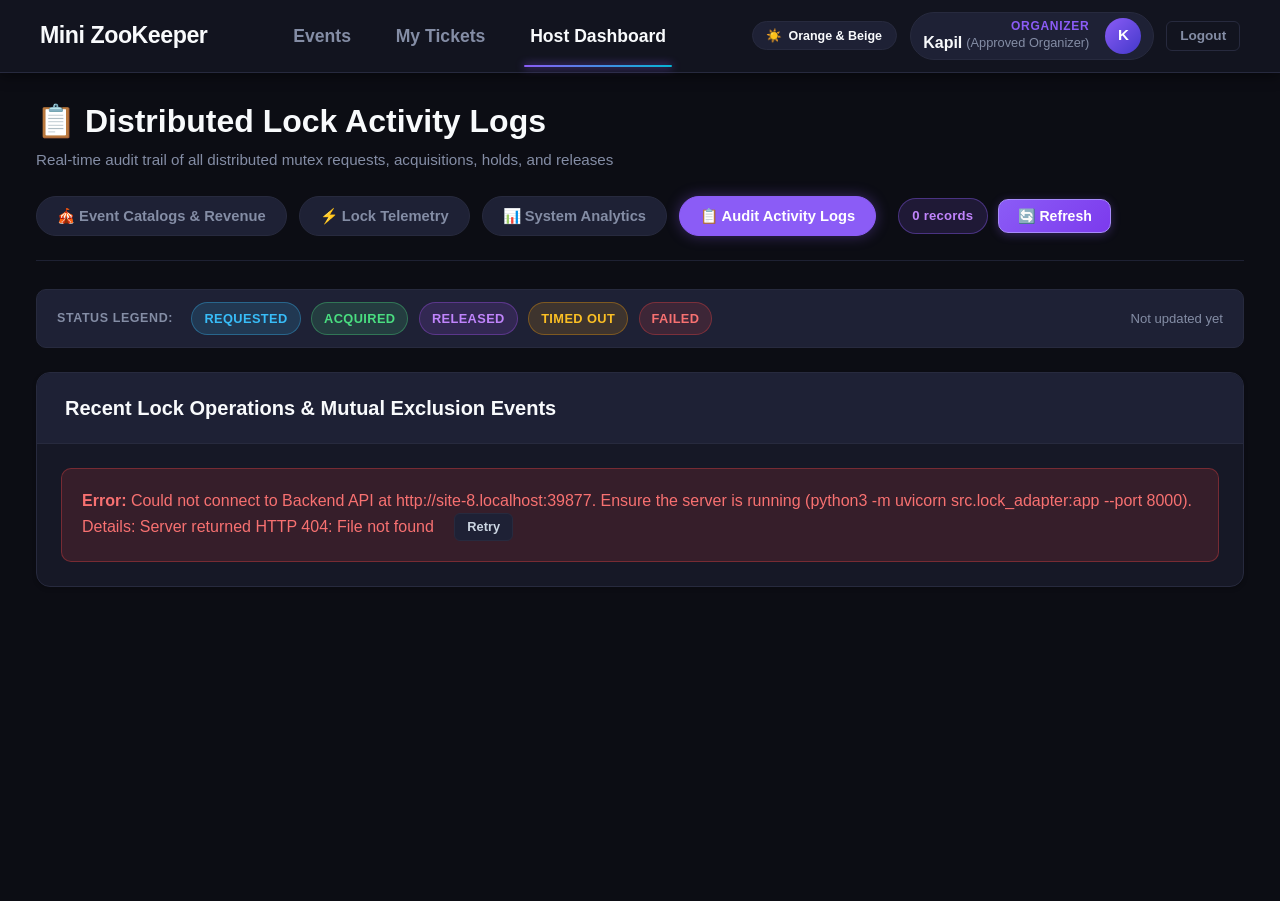
==== commit a24869d8: "feat: modernize host portal with dark/orange themes, restrict event creation to organizer, and add 1" ====
--- a/frontend/activity.html
+++ b/frontend/activity.html
@@ -4,108 +4,125 @@
   <meta charset="UTF-8">
   <meta name="viewport" content="width=device-width, initial-scale=1.0">
   <title>Activity Logs - Mini ZooKeeper</title>
-  <!-- Bootstrap 5 CSS via CDN for grid and basic layout -->
-  <link rel="stylesheet" href="https://cdn.jsdelivr.net/npm/bootstrap@5.3.0/dist/css/bootstrap.min.css">
-  <!-- Custom CSS -->
   <link rel="stylesheet" href="css/style.css">
+  <script src="js/booking-common.js"></script>
 </head>
 <body>
+  <div id="navbar-placeholder"></div>
 
-  <!-- Top Navigation Bar (Shared with Frontend A) -->
-  <nav class="navbar navbar-expand-lg navbar-dark">
-    <div class="container">
-      <a class="navbar-brand d-flex align-items-center" href="index.html">
-        <span class="me-2">🔒</span> Mini ZooKeeper
+  <!-- Access Denied notice for Customers -->
+  <div id="accessDeniedNotice" style="display: none; max-width: 580px; margin: 6rem auto; text-align: center; padding: 3rem 2rem; background: var(--card-bg); border: 1px solid var(--border-color); border-radius: var(--radius-lg); box-shadow: var(--shadow-md);">
+    <div style="font-size: 3.5rem; margin-bottom: 1rem;">🔒</div>
+    <h2 style="font-size: 1.75rem; font-weight: 900; color: var(--text-primary); margin-bottom: 0.6rem;">Access Denied</h2>
+    <p style="font-size: 1rem; color: var(--text-muted); margin-bottom: 2rem; line-height: 1.5;">
+      The <strong>Activity Audit Logs</strong> are restricted to approved host & organizer accounts only.<br>
+      You are currently signed in as a <strong>Customer</strong> (<span id="deniedUserEmail" style="color: var(--text-primary); font-weight: 700;"></span>).
+    </p>
+    <div style="display: flex; gap: 1rem; justify-content: center; flex-wrap: wrap;">
+      <a href="events.html" class="btn btn-primary" style="padding: 0.75rem 1.75rem; font-size: 0.95rem; font-weight: 800;">
+        ← Browse Events Catalog
       </a>
-      <button class="navbar-toggler" type="button" data-bs-toggle="collapse" data-bs-target="#navContent">
-        <span class="navbar-toggler-icon"></span>
+      <button onclick="switchToOrganizer()" class="btn btn-secondary" style="padding: 0.75rem 1.75rem; font-size: 0.95rem; font-weight: 800;">
+        Switch to Host Role
       </button>
-      <div class="collapse navbar-collapse" id="navContent">
-        <ul class="navbar-nav ms-auto mb-2 mb-lg-0">
-          <li class="nav-item">
-            <a class="nav-link text-info fw-bold" href="events.html">🎟️ Events & Tickets</a>
-          </li>
-          <li class="nav-item">
-            <a class="nav-link" href="organizer.html">Telemetry & Overview</a>
-          </li>
-          <li class="nav-item">
-            <a class="nav-link active" aria-current="page" href="activity.html">Activity Logs</a>
-          </li>
-          <li class="nav-item">
-            <a class="nav-link" href="analytics.html">Analytics</a>
-          </li>
-        </ul>
+    </div>
+  </div>
+
+  <!-- Main Activity Container (Organizer Only) -->
+  <div id="activityMainContainer" class="events-page-fullscreen" style="display: none;">
+    
+    <!-- Page Header & Action Controls -->
+    <div style="display: flex; justify-content: space-between; align-items: center; flex-wrap: wrap; gap: 1.5rem; margin-bottom: 1.75rem; border-bottom: 1px solid var(--border-subtle); padding-bottom: 1.5rem;">
+      <div>
+        <h1 style="font-size: 2rem; font-weight: 900; color: var(--text-primary); margin-bottom: 0.3rem;">
+          📋 Distributed Lock Activity Logs
+        </h1>
+        <p style="font-size: 0.95rem; color: var(--text-muted);">
+          Real-time audit trail of all distributed mutex requests, acquisitions, holds, and releases
+        </p>
       </div>
-    </div>
-  </nav>
 
-  <!-- Main Content Container -->
-  <main class="container my-4">
-
-    <!-- Page Header & Action Bar -->
-    <div class="d-flex flex-wrap justify-content-between align-items-center page-header pb-2 border-bottom">
-      <div>
-        <h2 class="page-title">Live Activity Logs</h2>
-        <p class="page-subtitle mb-0">Audit trail of all distributed lock requests, acquisitions, and releases</p>
-      </div>
-      <div class="mt-2 mt-md-0 d-flex align-items-center gap-2">
-        <span class="badge bg-secondary" id="log-count-badge">0 records</span>
-        <button class="btn btn-primary btn-sm d-flex align-items-center gap-1" id="btn-refresh">
-          <span>🔄</span> Refresh
-        </button>
+      <!-- Action Controls & Host Subnav -->
+      <div style="display: flex; align-items: center; gap: 0.85rem; flex-wrap: wrap;">
+        <div class="admin-subnav">
+          <a href="organizer.html" class="admin-subnav-btn">
+            🎪 Event Catalogs & Revenue
+          </a>
+          <a href="organizer.html?tab=telemetry" class="admin-subnav-btn">
+            ⚡ Lock Telemetry
+          </a>
+          <a href="analytics.html" class="admin-subnav-btn">
+            📊 System Analytics
+          </a>
+          <a href="activity.html" class="admin-subnav-btn active">
+            📋 Audit Activity Logs
+          </a>
+        </div>
+        <div style="display: flex; align-items: center; gap: 0.65rem; margin-left: 0.5rem;">
+          <span class="badge badge-purple" id="log-count-badge" style="font-size: 0.82rem; padding: 0.45rem 0.85rem;">0 records</span>
+          <button class="btn btn-primary" id="btn-refresh" style="padding: 0.5rem 1.15rem; font-size: 0.88rem; font-weight: 800;">
+            🔄 Refresh
+          </button>
+        </div>
       </div>
     </div>
 
-    <!-- Status Filter Legend -->
-    <div class="d-flex flex-wrap gap-2 my-3 align-items-center">
-      <small class="text-muted fw-bold me-1">STATUS LEGEND:</small>
+    <!-- Status Legend -->
+    <div style="display: flex; align-items: center; gap: 0.65rem; flex-wrap: wrap; margin-bottom: 1.5rem; padding: 0.75rem 1.25rem; background: var(--card-inner); border: 1px solid var(--border-color); border-radius: var(--radius-md);">
+      <span style="font-size: 0.78rem; font-weight: 800; color: var(--text-muted); text-transform: uppercase; letter-spacing: 0.6px; margin-right: 0.5rem;">
+        Status Legend:
+      </span>
       <span class="status-badge badge-requested">Requested</span>
       <span class="status-badge badge-acquired">Acquired</span>
       <span class="status-badge badge-released">Released</span>
       <span class="status-badge badge-timed_out">Timed Out</span>
       <span class="status-badge badge-failed">Failed</span>
+      <div style="margin-left: auto;">
+        <small style="color: var(--text-muted); font-size: 0.82rem;" id="last-updated-text">Not updated yet</small>
+      </div>
     </div>
 
     <!-- Activity Log Card -->
-    <div class="custom-card">
-      <div class="card-header-clean">
-        <span>Recent Lock Operations</span>
-        <small class="text-muted" id="last-updated-text">Not updated yet</small>
+    <div class="card" style="padding: 0; overflow: hidden; border-radius: var(--radius-lg); box-shadow: var(--shadow-sm);">
+      <div style="padding: 1.25rem 1.75rem; border-bottom: 1px solid var(--border-color); display: flex; justify-content: space-between; align-items: center; background: var(--card-inner);">
+        <h2 style="font-size: 1.25rem; font-weight: 800; color: var(--text-primary); margin: 0;">
+          Recent Lock Operations & Mutual Exclusion Events
+        </h2>
       </div>
 
       <!-- Loading State -->
-      <div class="state-box" id="loading-state" style="display: none;">
-        <div class="spinner-border text-primary" role="status"></div>
-        <p class="mb-0">Loading activity records from server...</p>
+      <div class="state-box" id="loading-state" style="display: none; padding: 3rem 1.5rem;">
+        <div style="font-size: 2rem; margin-bottom: 0.5rem;">⏳</div>
+        <p style="margin: 0; font-size: 1rem; color: var(--text-secondary);">Loading activity records from server...</p>
       </div>
 
       <!-- Error State -->
-      <div class="alert alert-danger m-3" id="error-state" style="display: none;">
+      <div class="alert alert-danger" id="error-state" style="display: none; margin: 1.5rem; padding: 1.25rem; border-radius: var(--radius-md); background: rgba(239, 68, 68, 0.15); border: 1px solid rgba(239, 68, 68, 0.35); color: #f87171;">
         <strong>Error:</strong> <span id="error-message">Unable to load logs.</span>
-        <button class="btn btn-sm btn-outline-danger ms-3" id="btn-retry">Retry</button>
+        <button class="btn btn-sm btn-secondary" style="margin-left: 1rem;" id="btn-retry">Retry</button>
       </div>
 
       <!-- Empty State -->
-      <div class="state-box" id="empty-state" style="display: none;">
-        <div class="fs-1 mb-2">📋</div>
-        <h5>No Activity Records Found</h5>
-        <p class="text-muted mb-0">Lock requests will appear here once clients start requesting locks.</p>
+      <div class="state-box" id="empty-state" style="display: none; padding: 4rem 1.5rem;">
+        <div style="font-size: 3rem; margin-bottom: 0.75rem;">📋</div>
+        <h3 style="font-size: 1.25rem; font-weight: 800; color: var(--text-primary); margin-bottom: 0.4rem;">No Activity Records Found</h3>
+        <p style="color: var(--text-muted); font-size: 0.95rem; margin: 0;">Lock requests will appear here once clients or concurrent threads start requesting locks.</p>
       </div>
 
       <!-- Data Table Container -->
-      <div class="table-responsive" id="table-container">
-        <table class="table table-hover mb-0 align-middle">
+      <div id="table-container" style="overflow-x: auto;">
+        <table class="table" style="font-size: 0.92rem; margin: 0;">
           <thead>
             <tr>
-              <th>Request ID</th>
-              <th>Client ID</th>
-              <th>Resource Name</th>
-              <th>Requested At</th>
-              <th>Acquired At</th>
-              <th>Released At</th>
-              <th>Status</th>
-              <th>Waiting Time</th>
-              <th>Holding Time</th>
+              <th style="padding: 1rem 1.25rem;">Request ID</th>
+              <th style="padding: 1rem 1.25rem;">Client ID</th>
+              <th style="padding: 1rem 1.25rem;">Resource Name</th>
+              <th style="padding: 1rem 1.25rem;">Requested At</th>
+              <th style="padding: 1rem 1.25rem;">Acquired At</th>
+              <th style="padding: 1rem 1.25rem;">Released At</th>
+              <th style="padding: 1rem 1.25rem;">Status</th>
+              <th style="padding: 1rem 1.25rem;">Waiting Time</th>
+              <th style="padding: 1rem 1.25rem;">Holding Time</th>
             </tr>
           </thead>
           <tbody id="activity-table-body">
@@ -115,18 +132,21 @@
       </div>
     </div>
 
-  </main>
+  </div>
 
-  <!-- Footer -->
-  <footer>
-    <div class="container text-center">
-      <p class="mb-0">Mini ZooKeeper Distributed Lock Service &bull; College Project</p>
-    </div>
-  </footer>
+  <script src="js/activity.js"></script>
+  <script>
+    renderNavbar("organizer");
 
-  <!-- Bootstrap 5 JS Bundle via CDN -->
-  <script src="https://cdn.jsdelivr.net/npm/bootstrap@5.3.0/dist/js/bootstrap.bundle.min.js"></script>
-  <!-- Activity Page JavaScript -->
-  <script src="js/activity.js"></script>
+    // Enforce role check
+    const currentUser = getUser();
+    if (!currentUser || currentUser.role !== "ORGANIZER") {
+      document.getElementById("deniedUserEmail").innerText = currentUser ? currentUser.email : "Not signed in";
+      document.getElementById("accessDeniedNotice").style.display = "block";
+      document.getElementById("activityMainContainer").style.display = "none";
+    } else {
+      document.getElementById("activityMainContainer").style.display = "block";
+    }
+  </script>
 </body>
 </html>
--- a/frontend/css/style.css
+++ b/frontend/css/style.css
@@ -54,6 +54,47 @@
 }
 
 /* --------------------------------------------------------------------------
+   Light Theme: Warm Orange & Beige High-Contrast Palette
+   -------------------------------------------------------------------------- */
+[data-theme="light"] {
+  --primary-color: #ea580c;       /* Warm Tangerine / Terracotta Orange */
+  --secondary-color: #f5eedf;     /* Warm Creamy Beige */
+  --bg-primary: #fbf7f0;         /* Soft warm ivory / light beige background */
+  --bg-secondary: #f3ede2;       /* Warm beige header and section background */
+  --card-bg: #ffffff;            /* Crisp clean card background */
+  --card-hover: #fcf9f4;         /* Soft warm hover */
+  --card-inner: #f5efe6;         /* Beige container background */
+  --border-color: #decbb6;       /* Warm tan / soft beige border */
+  --border-subtle: #eadfce;      /* Subtle dividers */
+  --border-glow: #ea580c;        /* Warm neon orange highlight */
+
+  --text-primary: #292524;       /* Deep stone espresso - high contrast readability */
+  --text-secondary: #44403c;     /* Espresso dark brown-gray */
+  --text-muted: #78716c;         /* Warm taupe */
+
+  --purple-primary: #ea580c;     /* Replaces purple with vivid warm orange */
+  --purple-hover: #c2410c;       /* Deep rich terracotta orange */
+  --purple-glow: rgba(234, 88, 12, 0.35);
+  --purple-subtle: rgba(234, 88, 12, 0.15);
+
+  --cyan-primary: #0284c7;       /* Deep sky cyan */
+  --cyan-subtle: rgba(2, 132, 199, 0.15);
+
+  --green-primary: #15803d;      /* Deep forest green */
+  --green-subtle: rgba(21, 128, 61, 0.15);
+
+  --amber-primary: #d97706;      /* Rich amber */
+  --amber-subtle: rgba(217, 119, 6, 0.15);
+
+  --red-primary: #dc2626;        /* Crimson red */
+  --red-subtle: rgba(220, 38, 38, 0.15);
+
+  --shadow-sm: 0 2px 6px rgba(120, 113, 108, 0.08);
+  --shadow-md: 0 6px 18px rgba(120, 113, 108, 0.14);
+  --shadow-glow: 0 0 20px rgba(234, 88, 12, 0.22);
+}
+
+/* --------------------------------------------------------------------------
    2. Reset & Global Base
    -------------------------------------------------------------------------- */
 * {
@@ -97,7 +138,7 @@
 .navbar {
   background-color: var(--bg-secondary);
   border-bottom: 1px solid var(--border-color);
-  padding: 0.65rem 1.75rem;
+  padding: 0.75rem 2rem;
   position: sticky;
   top: 0;
   z-index: 1000;
@@ -105,8 +146,10 @@
 }
 
 .nav-container {
-  max-width: 1240px;
-  margin: 0 auto;
+  max-width: 100%;
+  width: 100%;
+  margin: 0;
+  padding: 0 0.5rem;
   display: flex;
   align-items: center;
   justify-content: space-between;
@@ -116,29 +159,29 @@
 .nav-brand {
   display: flex;
   align-items: center;
-  gap: 0.6rem;
-  font-size: 1.15rem;
-  font-weight: 800;
+  gap: 0.75rem;
+  font-size: 1.45rem;
+  font-weight: 900;
   color: var(--text-primary);
   letter-spacing: -0.02em;
   text-decoration: none;
 }
 
 .brand-icon {
-  font-size: 1.25rem;
+  font-size: 1.5rem;
 }
 
 .nav-links {
   display: flex;
   align-items: center;
-  gap: 1.5rem;
+  gap: 2rem;
 }
 
 .nav-link {
   color: var(--text-muted);
-  font-size: 0.9rem;
-  font-weight: 600;
-  padding: 0.5rem 0.2rem;
+  font-size: 1.1rem;
+  font-weight: 700;
+  padding: 0.5rem 0.4rem;
   text-decoration: none;
   position: relative;
   transition: color 0.2s ease;
@@ -1032,3 +1075,676 @@
     box-shadow: none !important;
   }
 }
+
+/* --------------------------------------------------------------------------
+   10. Theme Toggle Button (Light/Dark Switcher)
+   -------------------------------------------------------------------------- */
+.theme-toggle-btn {
+  display: inline-flex;
+  align-items: center;
+  gap: 6px;
+  background: var(--card-inner);
+  border: 1px solid var(--border-color);
+  color: var(--text-primary);
+  font-size: 0.78rem;
+  font-weight: 700;
+  padding: 0.38rem 0.85rem;
+  border-radius: var(--radius-full);
+  cursor: pointer;
+  transition: all 0.2s ease;
+  user-select: none;
+}
+
+.theme-toggle-btn:hover {
+  border-color: var(--purple-primary);
+  box-shadow: 0 0 10px var(--purple-glow);
+  transform: translateY(-1px);
+}
+
+/* --------------------------------------------------------------------------
+   11. Fullscreen Master-Detail Split Layout & Auditorium Seating
+   Big Fonts, Authentic Amphitheater Orientation, Full-Page Coverage
+   -------------------------------------------------------------------------- */
+.events-page-fullscreen {
+  width: 100%;
+  max-width: 100vw;
+  min-height: calc(100vh - 72px);
+  padding: 1.5rem 2.25rem;
+  box-sizing: border-box;
+  display: flex;
+  flex-direction: column;
+  flex: 1;
+}
+
+.events-split-layout {
+  display: grid;
+  grid-template-columns: 460px 1fr;
+  gap: 2.25rem;
+  flex: 1;
+  width: 100%;
+  align-items: stretch;
+}
+
+@media (max-width: 1200px) {
+  .events-split-layout {
+    grid-template-columns: 1fr;
+  }
+}
+
+/* Left Timeline Column */
+.timeline-column {
+  position: relative;
+  display: flex;
+  flex-direction: column;
+}
+
+.timeline-track-line {
+  position: absolute;
+  left: 33px;
+  top: 32px;
+  bottom: 32px;
+  width: 3px;
+  background: var(--border-color);
+  z-index: 1;
+}
+
+.timeline-item {
+  position: relative;
+  display: flex;
+  align-items: flex-start;
+  gap: 1.25rem;
+  margin-bottom: 1.6rem;
+  z-index: 2;
+}
+
+.timeline-date-badge {
+  width: 66px;
+  height: 66px;
+  min-width: 66px;
+  border-radius: 50%;
+  background: var(--card-bg);
+  border: 2px solid var(--border-color);
+  display: flex;
+  flex-direction: column;
+  align-items: center;
+  justify-content: center;
+  text-align: center;
+  user-select: none;
+  transition: all 0.25s ease;
+  z-index: 3;
+}
+
+.timeline-date-badge .month {
+  font-size: 0.78rem;
+  font-weight: 900;
+  text-transform: uppercase;
+  letter-spacing: 0.8px;
+  color: var(--text-muted);
+  line-height: 1;
+}
+
+.timeline-date-badge .day {
+  font-size: 1.55rem;
+  font-weight: 900;
+  color: var(--text-primary);
+  line-height: 1.1;
+  margin-top: 2px;
+}
+
+.timeline-item.active .timeline-date-badge {
+  background: var(--purple-primary);
+  border-color: var(--purple-primary);
+  box-shadow: 0 0 20px var(--purple-glow);
+}
+
+.timeline-item.active .timeline-date-badge .month,
+.timeline-item.active .timeline-date-badge .day {
+  color: #ffffff;
+}
+
+/* Event Card in Timeline */
+.timeline-card {
+  flex: 1;
+  background: var(--card-bg);
+  border: 1px solid var(--border-color);
+  border-radius: var(--radius-lg);
+  padding: 1.25rem;
+  cursor: pointer;
+  transition: all 0.2s ease;
+  display: flex;
+  flex-direction: column;
+  gap: 0.85rem;
+}
+
+.timeline-card:hover {
+  transform: translateY(-2px);
+  border-color: #3b3f5c;
+  box-shadow: var(--shadow-md);
+}
+
+.timeline-item.active .timeline-card {
+  border-color: var(--purple-primary);
+  box-shadow: 0 0 22px var(--purple-glow);
+}
+
+.timeline-card-header {
+  display: flex;
+  gap: 1rem;
+  align-items: center;
+}
+
+.timeline-card-poster {
+  width: 66px;
+  height: 66px;
+  border-radius: var(--radius-sm);
+  object-fit: cover;
+  background: var(--card-inner);
+  flex-shrink: 0;
+}
+
+.timeline-card-info {
+  flex: 1;
+  min-width: 0;
+}
+
+.timeline-card-title {
+  font-size: 1.25rem;
+  font-weight: 800;
+  color: var(--text-primary);
+  white-space: nowrap;
+  overflow: hidden;
+  text-overflow: ellipsis;
+  margin-bottom: 0.3rem;
+  line-height: 1.3;
+}
+
+.timeline-card-venue {
+  font-size: 0.95rem;
+  font-weight: 600;
+  color: var(--text-muted);
+  white-space: nowrap;
+  overflow: hidden;
+  text-overflow: ellipsis;
+}
+
+.timeline-card-badges {
+  display: flex;
+  align-items: center;
+  justify-content: space-between;
+  gap: 8px;
+}
+
+.timeline-avail-label {
+  font-size: 0.85rem;
+  font-weight: 800;
+  letter-spacing: 0.6px;
+  text-transform: uppercase;
+  color: var(--text-muted);
+}
+
+.timeline-locks-pill {
+  display: inline-flex;
+  align-items: center;
+  gap: 5px;
+  background: var(--purple-subtle);
+  color: var(--purple-primary);
+  font-size: 0.85rem;
+  font-weight: 700;
+  padding: 3px 10px;
+  border-radius: var(--radius-sm);
+  align-self: flex-start;
+  border: 1px solid var(--purple-glow);
+}
+
+/* --------------------------------------------------------------------------
+   12. Right Panel: Grand Auditorium Amphitheater Seating Arena
+   -------------------------------------------------------------------------- */
+.seating-arena-panel {
+  background: var(--card-bg);
+  border: 1px solid var(--border-color);
+  border-radius: var(--radius-lg);
+  padding: 2rem 2.5rem;
+  position: relative;
+  min-height: 720px;
+  display: flex;
+  flex-direction: column;
+  overflow: hidden;
+  box-shadow: var(--shadow-md);
+}
+
+.seating-arena-header {
+  display: flex;
+  justify-content: space-between;
+  align-items: center;
+  flex-wrap: wrap;
+  gap: 1.25rem;
+  margin-bottom: 1.75rem;
+  border-bottom: 1px solid var(--border-subtle);
+  padding-bottom: 1.25rem;
+}
+
+.seating-arena-title-group {
+  display: flex;
+  flex-direction: column;
+  gap: 0.5rem;
+}
+
+.seating-arena-title {
+  font-size: 2.1rem;
+  font-weight: 900;
+  color: var(--text-primary);
+  letter-spacing: -0.02em;
+}
+
+.seating-legend-inline {
+  display: flex;
+  align-items: center;
+  gap: 1.85rem;
+  font-size: 1.02rem;
+  font-weight: 700;
+  color: var(--text-muted);
+  flex-wrap: wrap;
+}
+
+.legend-dot-item {
+  display: flex;
+  align-items: center;
+  gap: 7px;
+}
+
+.legend-circle {
+  width: 12px;
+  height: 12px;
+  border-radius: 50%;
+}
+
+.legend-circle.open {
+  background-color: #22c55e;
+  box-shadow: 0 0 8px #22c55e;
+}
+
+.legend-circle.locked {
+  background-color: #f59e0b;
+  box-shadow: 0 0 8px #f59e0b;
+}
+
+.legend-circle.booked {
+  background-color: #ef4444;
+}
+
+.lock-status-badge {
+  display: inline-flex;
+  align-items: center;
+  gap: 8px;
+  background: rgba(34, 197, 94, 0.12);
+  border: 1px solid rgba(34, 197, 94, 0.4);
+  color: #22c55e;
+  font-size: 0.95rem;
+  font-weight: 800;
+  padding: 0.55rem 1.25rem;
+  border-radius: var(--radius-full);
+}
+
+.lock-pulse-dot {
+  width: 8px;
+  height: 8px;
+  border-radius: 50%;
+  background: #22c55e;
+  box-shadow: 0 0 8px #22c55e;
+  animation: pulseGlow 1.8s infinite ease-in-out;
+}
+
+/* Grand Amphitheater Bowl & Stage */
+.amphitheater-bowl {
+  position: relative;
+  flex: 1;
+  display: flex;
+  flex-direction: column;
+  align-items: center;
+  justify-content: flex-start;
+  padding: 1rem 0 6rem 0;
+  width: 100%;
+}
+
+/* Outer architectural curved balcony wings */
+.amphi-wings-svg {
+  position: absolute;
+  top: 10px;
+  left: 50%;
+  transform: translateX(-50%);
+  width: 100%;
+  max-width: 1100px;
+  height: 580px;
+  pointer-events: none;
+  z-index: 1;
+}
+
+.amphi-wing-path {
+  fill: none;
+  stroke: var(--purple-primary);
+  stroke-width: 2;
+  stroke-opacity: 0.65;
+  filter: drop-shadow(0 0 6px var(--purple-glow));
+}
+
+.arena-stage-box {
+  width: 480px;
+  height: 62px;
+  background: var(--card-inner);
+  border: 1px solid var(--border-color);
+  border-radius: 10px 10px 22px 22px;
+  display: flex;
+  align-items: center;
+  justify-content: center;
+  font-size: 1.35rem;
+  font-weight: 900;
+  letter-spacing: 8px;
+  color: var(--text-secondary);
+  text-transform: uppercase;
+  margin-bottom: 2.5rem;
+  box-shadow: inset 0 2px 6px rgba(0, 0, 0, 0.3), 0 4px 16px rgba(0, 0, 0, 0.3);
+  z-index: 2;
+}
+
+/* Center Seating Rows Grid */
+.arena-seating-container {
+  display: flex;
+  flex-direction: column;
+  gap: 14px;
+  width: 100%;
+  max-width: 980px;
+  align-items: center;
+  z-index: 2;
+}
+
+.seat-row {
+  display: flex;
+  align-items: center;
+  justify-content: center;
+  gap: 16px;
+  width: 100%;
+  position: relative;
+}
+
+.row-num {
+  font-size: 1.15rem;
+  font-weight: 900;
+  color: var(--text-muted);
+  width: 32px;
+  text-align: center;
+  user-select: none;
+}
+
+.row-seats-track {
+  display: flex;
+  align-items: center;
+  gap: 11px;
+}
+
+/* Auditorium Aisle Divider */
+.auditorium-aisle {
+  width: 24px;
+}
+
+.seat-dot {
+  width: 24px;
+  height: 24px;
+  border-radius: 50%;
+  cursor: pointer;
+  transition: transform 0.15s ease, box-shadow 0.15s ease;
+  position: relative;
+  display: inline-block;
+}
+
+.seat-dot:hover {
+  transform: scale(1.45) !important;
+  z-index: 10;
+}
+
+/* Dot States */
+.seat-dot.open {
+  background-color: #22c55e;
+  box-shadow: 0 0 6px rgba(34, 197, 94, 0.5);
+}
+
+.seat-dot.locked {
+  background-color: #f59e0b;
+  box-shadow: 0 0 8px rgba(245, 158, 11, 0.7);
+  cursor: not-allowed;
+  animation: pulseGlow 2s infinite ease-in-out;
+}
+
+.seat-dot.booked {
+  background-color: #ef4444;
+  opacity: 0.7;
+  cursor: not-allowed;
+}
+
+.seat-dot.selected {
+  background-color: var(--purple-primary);
+  box-shadow: 0 0 14px var(--purple-glow), 0 0 0 3px #ffffff;
+  transform: scale(1.35) !important;
+}
+
+/* Floating Bottom-Right Booking Card */
+.floating-booking-card {
+  position: absolute;
+  right: 2rem;
+  bottom: 2rem;
+  background: var(--card-bg);
+  border: 1px solid var(--border-color);
+  border-radius: var(--radius-lg);
+  box-shadow: 0 12px 36px rgba(0, 0, 0, 0.55);
+  padding: 1.15rem 1.65rem;
+  display: flex;
+  align-items: center;
+  gap: 1.75rem;
+  z-index: 10;
+  backdrop-filter: blur(10px);
+  animation: slideInUp 0.25s ease-out;
+}
+
+@keyframes slideInUp {
+  from { opacity: 0; transform: translateY(12px); }
+  to { opacity: 1; transform: translateY(0); }
+}
+
+.floating-event-thumb {
+  width: 56px;
+  height: 56px;
+  border-radius: var(--radius-md);
+  object-fit: cover;
+  background: var(--card-inner);
+}
+
+.floating-event-info {
+  display: flex;
+  flex-direction: column;
+  max-width: 220px;
+}
+
+.floating-event-title {
+  font-size: 1.15rem;
+  font-weight: 800;
+  color: var(--text-primary);
+  white-space: nowrap;
+  overflow: hidden;
+  text-overflow: ellipsis;
+}
+
+.floating-event-venue {
+  font-size: 0.92rem;
+  color: var(--text-muted);
+  white-space: nowrap;
+  overflow: hidden;
+  text-overflow: ellipsis;
+  margin-top: 2px;
+}
+
+.floating-booking-actions {
+  display: flex;
+  align-items: center;
+  gap: 1.25rem;
+}
+
+.floating-price {
+  font-size: 1.95rem;
+  font-weight: 900;
+  color: var(--text-primary);
+}
+
+.floating-book-btn {
+  background: var(--purple-primary);
+  color: #ffffff;
+  border: none;
+  font-size: 1.05rem;
+  font-weight: 800;
+  padding: 0.75rem 1.85rem;
+  border-radius: var(--radius-full);
+  cursor: pointer;
+  transition: all 0.2s ease;
+  white-space: nowrap;
+  box-shadow: 0 4px 16px var(--purple-glow);
+}
+
+.floating-book-btn:hover {
+  background: var(--purple-hover);
+  transform: translateY(-2px);
+  box-shadow: 0 8px 24px var(--purple-glow);
+}
+
+.floating-book-btn:disabled {
+  opacity: 0.5;
+  cursor: not-allowed;
+  transform: none;
+}
+
+/* ==========================================================================
+   Admin & Host Dashboard Shared Components (Analytics & Activity)
+   ========================================================================== */
+
+.admin-subnav {
+  display: flex;
+  align-items: center;
+  gap: 0.75rem;
+  flex-wrap: wrap;
+}
+
+.admin-subnav-btn {
+  background: var(--card-inner);
+  border: 1px solid var(--border-color);
+  color: var(--text-muted);
+  font-weight: 700;
+  font-size: 0.92rem;
+  padding: 0.5rem 1.25rem;
+  border-radius: var(--radius-full);
+  text-decoration: none;
+  transition: all 0.2s ease;
+  display: inline-flex;
+  align-items: center;
+  gap: 0.45rem;
+  user-select: none;
+}
+
+.admin-subnav-btn:hover {
+  border-color: var(--purple-primary);
+  color: var(--text-primary);
+}
+
+.admin-subnav-btn.active {
+  background: var(--purple-primary);
+  border-color: var(--purple-primary);
+  color: #ffffff;
+  box-shadow: 0 0 14px var(--purple-glow);
+}
+
+/* Metric Cards for Analytics */
+.metric-grid-7 {
+  display: grid;
+  grid-template-columns: repeat(auto-fit, minmax(220px, 1fr));
+  gap: 1.25rem;
+  margin-bottom: 2rem;
+}
+
+.metric-card {
+  background: var(--card-bg);
+  border: 1px solid var(--border-color);
+  border-radius: var(--radius-lg);
+  padding: 1.35rem 1.5rem;
+  box-shadow: var(--shadow-sm);
+  transition: transform 0.2s, box-shadow 0.2s;
+  display: flex;
+  flex-direction: column;
+  justify-content: space-between;
+}
+
+.metric-card:hover {
+  transform: translateY(-2px);
+  box-shadow: var(--shadow-md);
+  border-color: #3b3f5c;
+}
+
+.metric-label {
+  font-size: 0.78rem;
+  font-weight: 800;
+  text-transform: uppercase;
+  letter-spacing: 0.8px;
+  color: var(--text-muted);
+  margin-bottom: 0.4rem;
+}
+
+.metric-value {
+  font-size: 2.2rem;
+  font-weight: 900;
+  line-height: 1.1;
+  margin-bottom: 0.35rem;
+  color: var(--text-primary);
+}
+
+.metric-desc {
+  font-size: 0.82rem;
+  color: var(--text-muted);
+}
+
+/* Status Badges for Activity Logs */
+.status-badge {
+  display: inline-block;
+  padding: 0.35rem 0.75rem;
+  border-radius: var(--radius-full);
+  font-size: 0.8rem;
+  font-weight: 800;
+  letter-spacing: 0.4px;
+  text-transform: uppercase;
+}
+
+.badge-requested {
+  background: rgba(56, 189, 248, 0.15);
+  color: #38bdf8;
+  border: 1px solid rgba(56, 189, 248, 0.35);
+}
+
+.badge-acquired {
+  background: rgba(74, 222, 128, 0.15);
+  color: #4ade80;
+  border: 1px solid rgba(74, 222, 128, 0.35);
+}
+
+.badge-released {
+  background: rgba(168, 85, 247, 0.15);
+  color: #c084fc;
+  border: 1px solid rgba(168, 85, 247, 0.35);
+}
+
+.badge-timed_out {
+  background: rgba(245, 158, 11, 0.15);
+  color: #fbbf24;
+  border: 1px solid rgba(245, 158, 11, 0.35);
+}
+
+.badge-failed {
+  background: rgba(239, 68, 68, 0.15);
+  color: #f87171;
+  border: 1px solid rgba(239, 68, 68, 0.35);
+}
+
+
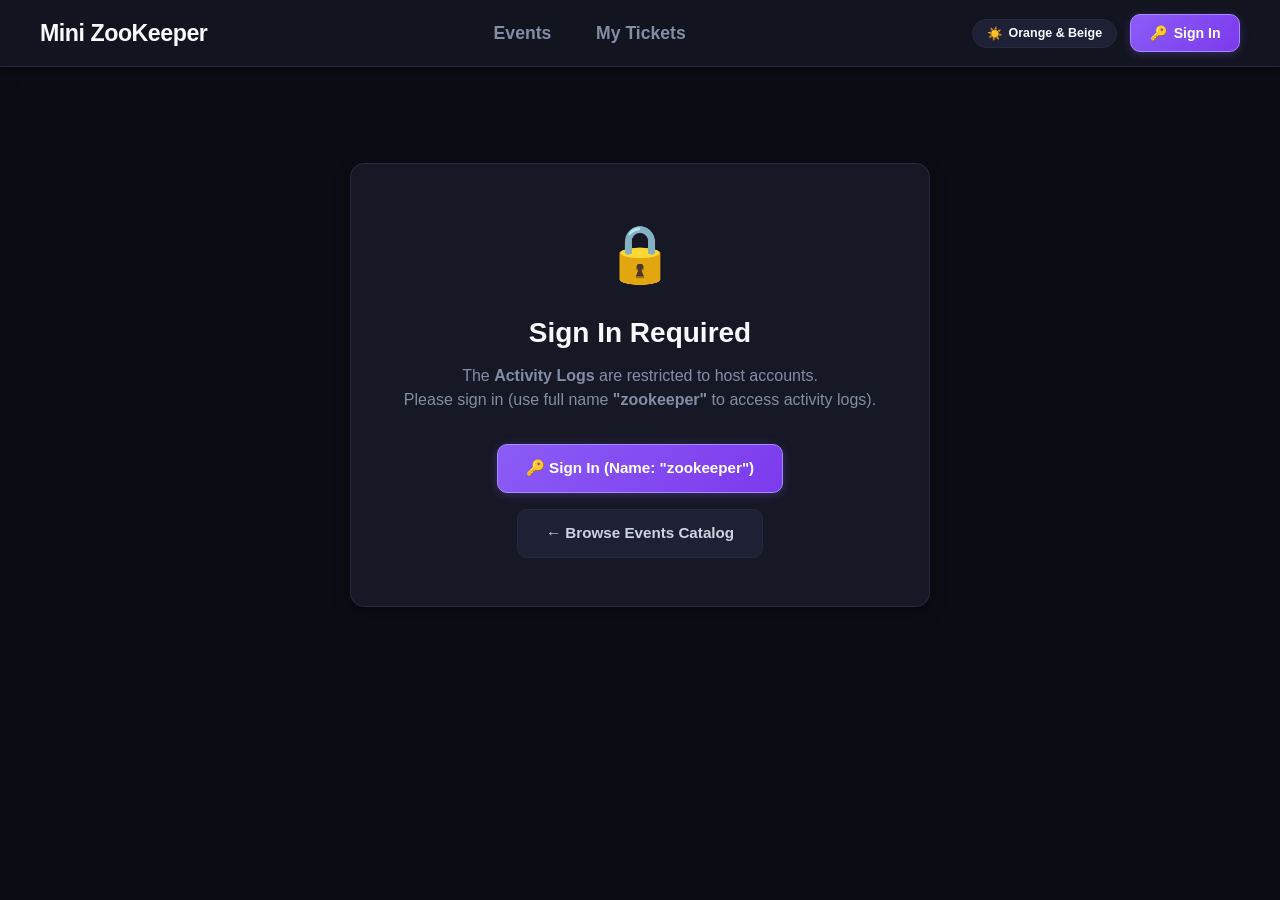
==== commit 2c0545e8: "fix: clear default logged-in state for new visitors and grant host access to anyone named 'zookeeper" ====
--- a/frontend/activity.html
+++ b/frontend/activity.html
@@ -10,21 +10,21 @@
 <body>
   <div id="navbar-placeholder"></div>
 
-  <!-- Access Denied notice for Customers -->
+  <!-- Access Denied notice for Customers & Guests -->
   <div id="accessDeniedNotice" style="display: none; max-width: 580px; margin: 6rem auto; text-align: center; padding: 3rem 2rem; background: var(--card-bg); border: 1px solid var(--border-color); border-radius: var(--radius-lg); box-shadow: var(--shadow-md);">
     <div style="font-size: 3.5rem; margin-bottom: 1rem;">🔒</div>
-    <h2 style="font-size: 1.75rem; font-weight: 900; color: var(--text-primary); margin-bottom: 0.6rem;">Access Denied</h2>
-    <p style="font-size: 1rem; color: var(--text-muted); margin-bottom: 2rem; line-height: 1.5;">
-      The <strong>Activity Audit Logs</strong> are restricted to approved host & organizer accounts only.<br>
-      You are currently signed in as a <strong>Customer</strong> (<span id="deniedUserEmail" style="color: var(--text-primary); font-weight: 700;"></span>).
+    <h2 id="deniedTitle" style="font-size: 1.75rem; font-weight: 900; color: var(--text-primary); margin-bottom: 0.6rem;">Sign In Required</h2>
+    <p id="deniedDesc" style="font-size: 1rem; color: var(--text-muted); margin-bottom: 2rem; line-height: 1.5;">
+      The <strong>Activity Audit Logs</strong> are restricted to host accounts.<br>
+      Please sign in with full name <strong>"zookeeper"</strong> to access activity logs.
     </p>
-    <div style="display: flex; gap: 1rem; justify-content: center; flex-wrap: wrap;">
-      <a href="events.html" class="btn btn-primary" style="padding: 0.75rem 1.75rem; font-size: 0.95rem; font-weight: 800;">
+    <div id="deniedActions" style="display: flex; gap: 1rem; justify-content: center; flex-wrap: wrap;">
+      <a href="login.html" class="btn btn-primary" style="padding: 0.75rem 1.75rem; font-size: 0.95rem; font-weight: 800;">
+        🔑 Sign In (Name: "zookeeper")
+      </a>
+      <a href="events.html" class="btn btn-secondary" style="padding: 0.75rem 1.75rem; font-size: 0.95rem; font-weight: 800;">
         ← Browse Events Catalog
       </a>
-      <button onclick="switchToOrganizer()" class="btn btn-secondary" style="padding: 0.75rem 1.75rem; font-size: 0.95rem; font-weight: 800;">
-        Switch to Host Role
-      </button>
     </div>
   </div>
 
@@ -141,7 +141,30 @@
     // Enforce role check
     const currentUser = getUser();
     if (!currentUser || currentUser.role !== "ORGANIZER") {
-      document.getElementById("deniedUserEmail").innerText = currentUser ? currentUser.email : "Not signed in";
+      const isCustomer = currentUser && currentUser.role === "CUSTOMER";
+      if (isCustomer) {
+        document.getElementById("deniedTitle").innerText = "Access Denied";
+        document.getElementById("deniedDesc").innerHTML = `The <strong>Activity Logs</strong> are restricted to approved organizers only.<br>You are currently signed in as a <strong>Customer</strong> (<span style="color: var(--text-primary); font-weight: 700;">${escapeHtml(currentUser.email)}</span>).`;
+        document.getElementById("deniedActions").innerHTML = `
+          <button onclick="switchToOrganizer()" class="btn btn-primary" style="padding: 0.75rem 1.75rem; font-size: 0.95rem; font-weight: 800;">
+            👑 Switch to Host Role (Name: "zookeeper")
+          </button>
+          <a href="events.html" class="btn btn-secondary" style="padding: 0.75rem 1.75rem; font-size: 0.95rem; font-weight: 800;">
+            ← Browse Events Catalog
+          </a>
+        `;
+      } else {
+        document.getElementById("deniedTitle").innerText = "Sign In Required";
+        document.getElementById("deniedDesc").innerHTML = `The <strong>Activity Logs</strong> are restricted to host accounts.<br>Please sign in (use full name <strong>"zookeeper"</strong> to access activity logs).`;
+        document.getElementById("deniedActions").innerHTML = `
+          <a href="login.html" class="btn btn-primary" style="padding: 0.75rem 1.75rem; font-size: 0.95rem; font-weight: 800;">
+            🔑 Sign In (Name: "zookeeper")
+          </a>
+          <a href="events.html" class="btn btn-secondary" style="padding: 0.75rem 1.75rem; font-size: 0.95rem; font-weight: 800;">
+            ← Browse Events Catalog
+          </a>
+        `;
+      }
       document.getElementById("accessDeniedNotice").style.display = "block";
       document.getElementById("activityMainContainer").style.display = "none";
     } else {
